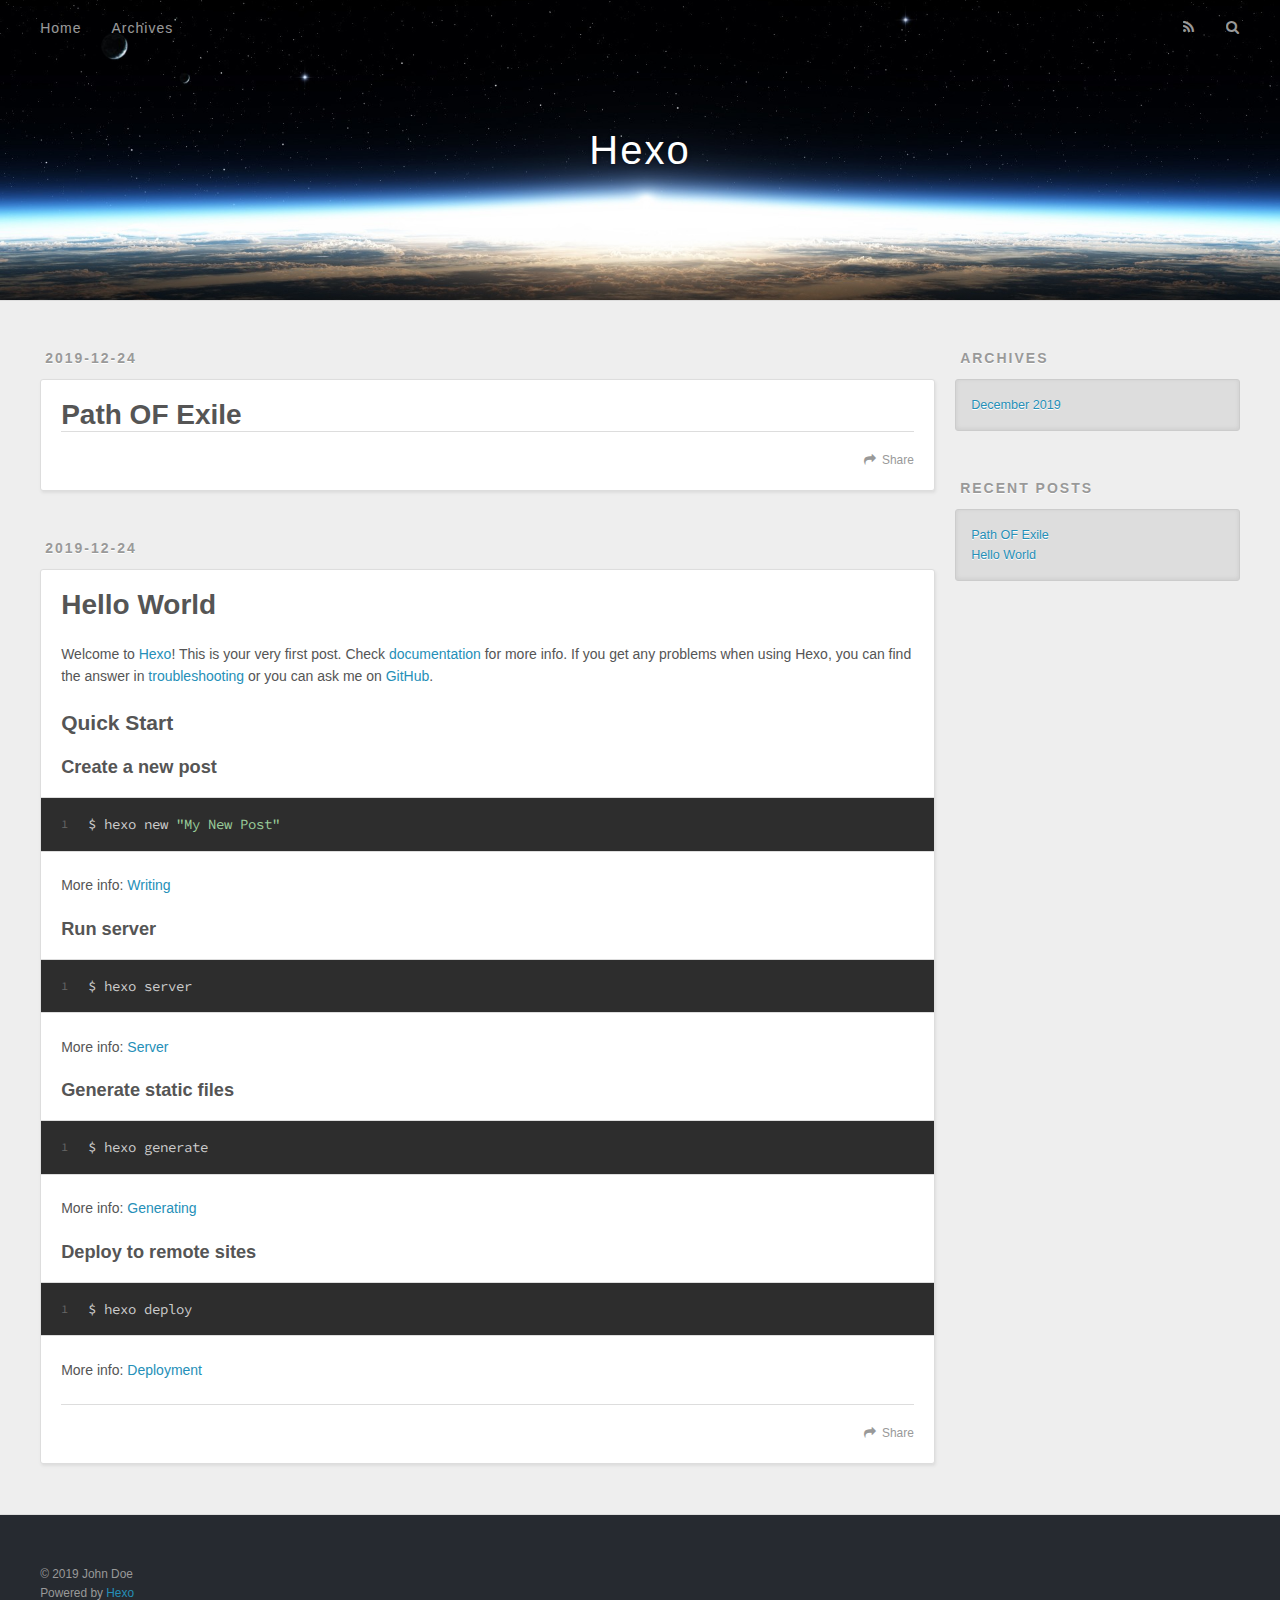
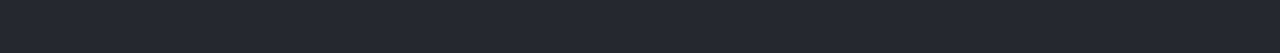
==== index.html @ 82dcbf18 "Site updated: 2019-12-24 17:06:49" ====
<!DOCTYPE html>
<html>
<head>
  <meta charset="utf-8">
  

  
  <title>Hexo</title>
  <meta name="viewport" content="width=device-width, initial-scale=1, maximum-scale=1">
  <meta property="og:type" content="website">
<meta property="og:title" content="Hexo">
<meta property="og:url" content="http://yoursite.com/index.html">
<meta property="og:site_name" content="Hexo">
<meta property="og:locale" content="en_US">
<meta property="article:author" content="John Doe">
<meta name="twitter:card" content="summary">
  
    <link rel="alternate" href="/atom.xml" title="Hexo" type="application/atom+xml">
  
  
    <link rel="icon" href="/favicon.png">
  
  
    <link href="//fonts.googleapis.com/css?family=Source+Code+Pro" rel="stylesheet" type="text/css">
  
  
<link rel="stylesheet" href="/css/style.css">

<meta name="generator" content="Hexo 4.2.0"></head>

<body>
  <div id="container">
    <div id="wrap">
      <header id="header">
  <div id="banner"></div>
  <div id="header-outer" class="outer">
    <div id="header-title" class="inner">
      <h1 id="logo-wrap">
        <a href="/" id="logo">Hexo</a>
      </h1>
      
    </div>
    <div id="header-inner" class="inner">
      <nav id="main-nav">
        <a id="main-nav-toggle" class="nav-icon"></a>
        
          <a class="main-nav-link" href="/">Home</a>
        
          <a class="main-nav-link" href="/archives">Archives</a>
        
      </nav>
      <nav id="sub-nav">
        
          <a id="nav-rss-link" class="nav-icon" href="/atom.xml" title="RSS Feed"></a>
        
        <a id="nav-search-btn" class="nav-icon" title="Search"></a>
      </nav>
      <div id="search-form-wrap">
        <form action="//google.com/search" method="get" accept-charset="UTF-8" class="search-form"><input type="search" name="q" class="search-form-input" placeholder="Search"><button type="submit" class="search-form-submit">&#xF002;</button><input type="hidden" name="sitesearch" value="http://yoursite.com"></form>
      </div>
    </div>
  </div>
</header>
      <div class="outer">
        <section id="main">
  
    <article id="post-Path-OF-Exile" class="article article-type-post" itemscope itemprop="blogPost">
  <div class="article-meta">
    <a href="/2019/12/24/Path-OF-Exile/" class="article-date">
  <time datetime="2019-12-24T11:16:27.000Z" itemprop="datePublished">2019-12-24</time>
</a>
    
  </div>
  <div class="article-inner">
    
    
      <header class="article-header">
        
  
    <h1 itemprop="name">
      <a class="article-title" href="/2019/12/24/Path-OF-Exile/">Path OF Exile</a>
    </h1>
  

      </header>
    
    <div class="article-entry" itemprop="articleBody">
      
        
      
    </div>
    <footer class="article-footer">
      <a data-url="http://yoursite.com/2019/12/24/Path-OF-Exile/" data-id="ck4jtqlld0000rejx6sohcggm" class="article-share-link">Share</a>
      
      
    </footer>
  </div>
  
</article>


  
    <article id="post-hello-world" class="article article-type-post" itemscope itemprop="blogPost">
  <div class="article-meta">
    <a href="/2019/12/24/hello-world/" class="article-date">
  <time datetime="2019-12-24T11:14:41.063Z" itemprop="datePublished">2019-12-24</time>
</a>
    
  </div>
  <div class="article-inner">
    
    
      <header class="article-header">
        
  
    <h1 itemprop="name">
      <a class="article-title" href="/2019/12/24/hello-world/">Hello World</a>
    </h1>
  

      </header>
    
    <div class="article-entry" itemprop="articleBody">
      
        <p>Welcome to <a href="https://hexo.io/" target="_blank" rel="noopener">Hexo</a>! This is your very first post. Check <a href="https://hexo.io/docs/" target="_blank" rel="noopener">documentation</a> for more info. If you get any problems when using Hexo, you can find the answer in <a href="https://hexo.io/docs/troubleshooting.html" target="_blank" rel="noopener">troubleshooting</a> or you can ask me on <a href="https://github.com/hexojs/hexo/issues" target="_blank" rel="noopener">GitHub</a>.</p>
<h2 id="Quick-Start"><a href="#Quick-Start" class="headerlink" title="Quick Start"></a>Quick Start</h2><h3 id="Create-a-new-post"><a href="#Create-a-new-post" class="headerlink" title="Create a new post"></a>Create a new post</h3><figure class="highlight bash"><table><tr><td class="gutter"><pre><span class="line">1</span><br></pre></td><td class="code"><pre><span class="line">$ hexo new <span class="string">"My New Post"</span></span><br></pre></td></tr></table></figure>

<p>More info: <a href="https://hexo.io/docs/writing.html" target="_blank" rel="noopener">Writing</a></p>
<h3 id="Run-server"><a href="#Run-server" class="headerlink" title="Run server"></a>Run server</h3><figure class="highlight bash"><table><tr><td class="gutter"><pre><span class="line">1</span><br></pre></td><td class="code"><pre><span class="line">$ hexo server</span><br></pre></td></tr></table></figure>

<p>More info: <a href="https://hexo.io/docs/server.html" target="_blank" rel="noopener">Server</a></p>
<h3 id="Generate-static-files"><a href="#Generate-static-files" class="headerlink" title="Generate static files"></a>Generate static files</h3><figure class="highlight bash"><table><tr><td class="gutter"><pre><span class="line">1</span><br></pre></td><td class="code"><pre><span class="line">$ hexo generate</span><br></pre></td></tr></table></figure>

<p>More info: <a href="https://hexo.io/docs/generating.html" target="_blank" rel="noopener">Generating</a></p>
<h3 id="Deploy-to-remote-sites"><a href="#Deploy-to-remote-sites" class="headerlink" title="Deploy to remote sites"></a>Deploy to remote sites</h3><figure class="highlight bash"><table><tr><td class="gutter"><pre><span class="line">1</span><br></pre></td><td class="code"><pre><span class="line">$ hexo deploy</span><br></pre></td></tr></table></figure>

<p>More info: <a href="https://hexo.io/docs/one-command-deployment.html" target="_blank" rel="noopener">Deployment</a></p>

      
    </div>
    <footer class="article-footer">
      <a data-url="http://yoursite.com/2019/12/24/hello-world/" data-id="ck4jtqlo30001rejx247vburj" class="article-share-link">Share</a>
      
      
    </footer>
  </div>
  
</article>


  


</section>
        
          <aside id="sidebar">
  
    

  
    

  
    
  
    
  <div class="widget-wrap">
    <h3 class="widget-title">Archives</h3>
    <div class="widget">
      <ul class="archive-list"><li class="archive-list-item"><a class="archive-list-link" href="/archives/2019/12/">December 2019</a></li></ul>
    </div>
  </div>


  
    
  <div class="widget-wrap">
    <h3 class="widget-title">Recent Posts</h3>
    <div class="widget">
      <ul>
        
          <li>
            <a href="/2019/12/24/Path-OF-Exile/">Path OF Exile</a>
          </li>
        
          <li>
            <a href="/2019/12/24/hello-world/">Hello World</a>
          </li>
        
      </ul>
    </div>
  </div>

  
</aside>
        
      </div>
      <footer id="footer">
  
  <div class="outer">
    <div id="footer-info" class="inner">
      &copy; 2019 John Doe<br>
      Powered by <a href="http://hexo.io/" target="_blank">Hexo</a>
    </div>
  </div>
</footer>
    </div>
    <nav id="mobile-nav">
  
    <a href="/" class="mobile-nav-link">Home</a>
  
    <a href="/archives" class="mobile-nav-link">Archives</a>
  
</nav>
    

<script src="//ajax.googleapis.com/ajax/libs/jquery/2.0.3/jquery.min.js"></script>


  
<link rel="stylesheet" href="/fancybox/jquery.fancybox.css">

  
<script src="/fancybox/jquery.fancybox.pack.js"></script>




<script src="/js/script.js"></script>




  </div>
</body>
</html>
---- css/style.css ----
body {
  width: 100%;
}
body:before,
body:after {
  content: "";
  display: table;
}
body:after {
  clear: both;
}
html,
body,
div,
span,
applet,
object,
iframe,
h1,
h2,
h3,
h4,
h5,
h6,
p,
blockquote,
pre,
a,
abbr,
acronym,
address,
big,
cite,
code,
del,
dfn,
em,
img,
ins,
kbd,
q,
s,
samp,
small,
strike,
strong,
sub,
sup,
tt,
var,
dl,
dt,
dd,
ol,
ul,
li,
fieldset,
form,
label,
legend,
table,
caption,
tbody,
tfoot,
thead,
tr,
th,
td {
  margin: 0;
  padding: 0;
  border: 0;
  outline: 0;
  font-weight: inherit;
  font-style: inherit;
  font-family: inherit;
  font-size: 100%;
  vertical-align: baseline;
}
body {
  line-height: 1;
  color: #000;
  background: #fff;
}
ol,
ul {
  list-style: none;
}
table {
  border-collapse: separate;
  border-spacing: 0;
  vertical-align: middle;
}
caption,
th,
td {
  text-align: left;
  font-weight: normal;
  vertical-align: middle;
}
a img {
  border: none;
}
input,
button {
  margin: 0;
  padding: 0;
}
input::-moz-focus-inner,
button::-moz-focus-inner {
  border: 0;
  padding: 0;
}
@font-face {
  font-family: FontAwesome;
  font-style: normal;
  font-weight: normal;
  src: url("fonts/fontawesome-webfont.eot?v=#4.0.3");
  src: url("fonts/fontawesome-webfont.eot?#iefix&v=#4.0.3") format("embedded-opentype"), url("fonts/fontawesome-webfont.woff?v=#4.0.3") format("woff"), url("fonts/fontawesome-webfont.ttf?v=#4.0.3") format("truetype"), url("fonts/fontawesome-webfont.svg#fontawesomeregular?v=#4.0.3") format("svg");
}
html,
body,
#container {
  height: 100%;
}
body {
  background: #eee;
  font: 14px -apple-system, BlinkMacSystemFont, "Segoe UI", "Roboto", "Oxygen", "Ubuntu", "Cantarell", "Fira Sans", "Droid Sans", "Helvetica Neue", sans-serif;
  -webkit-text-size-adjust: 100%;
}
.outer {
  max-width: 1220px;
  margin: 0 auto;
  padding: 0 20px;
}
.outer:before,
.outer:after {
  content: "";
  display: table;
}
.outer:after {
  clear: both;
}
.inner {
  display: inline;
  float: left;
  width: 98.33333333333333%;
  margin: 0 0.833333333333333%;
}
.left,
.alignleft {
  float: left;
}
.right,
.alignright {
  float: right;
}
.clear {
  clear: both;
}
#container {
  position: relative;
}
.mobile-nav-on {
  overflow: hidden;
}
#wrap {
  height: 100%;
  width: 100%;
  position: absolute;
  top: 0;
  left: 0;
  -webkit-transition: 0.2s ease-out;
  -moz-transition: 0.2s ease-out;
  -ms-transition: 0.2s ease-out;
  transition: 0.2s ease-out;
  z-index: 1;
  background: #eee;
}
.mobile-nav-on #wrap {
  left: 280px;
}
@media screen and (min-width: 768px) {
  #main {
    display: inline;
    float: left;
    width: 73.33333333333333%;
    margin: 0 0.833333333333333%;
  }
}
.article-date,
.article-category-link,
.archive-year,
.widget-title {
  text-decoration: none;
  text-transform: uppercase;
  letter-spacing: 2px;
  color: #999;
  margin-bottom: 1em;
  margin-left: 5px;
  line-height: 1em;
  text-shadow: 0 1px #fff;
  font-weight: bold;
}
.article-inner,
.archive-article-inner {
  background: #fff;
  -webkit-box-shadow: 1px 2px 3px #ddd;
  box-shadow: 1px 2px 3px #ddd;
  border: 1px solid #ddd;
  border-radius: 3px;
}
.article-entry h1,
.widget h1 {
  font-size: 2em;
}
.article-entry h2,
.widget h2 {
  font-size: 1.5em;
}
.article-entry h3,
.widget h3 {
  font-size: 1.3em;
}
.article-entry h4,
.widget h4 {
  font-size: 1.2em;
}
.article-entry h5,
.widget h5 {
  font-size: 1em;
}
.article-entry h6,
.widget h6 {
  font-size: 1em;
  color: #999;
}
.article-entry hr,
.widget hr {
  border: 1px dashed #ddd;
}
.article-entry strong,
.widget strong {
  font-weight: bold;
}
.article-entry em,
.widget em,
.article-entry cite,
.widget cite {
  font-style: italic;
}
.article-entry sup,
.widget sup,
.article-entry sub,
.widget sub {
  font-size: 0.75em;
  line-height: 0;
  position: relative;
  vertical-align: baseline;
}
.article-entry sup,
.widget sup {
  top: -0.5em;
}
.article-entry sub,
.widget sub {
  bottom: -0.2em;
}
.article-entry small,
.widget small {
  font-size: 0.85em;
}
.article-entry acronym,
.widget acronym,
.article-entry abbr,
.widget abbr {
  border-bottom: 1px dotted;
}
.article-entry ul,
.widget ul,
.article-entry ol,
.widget ol,
.article-entry dl,
.widget dl {
  margin: 0 20px;
  line-height: 1.6em;
}
.article-entry ul ul,
.widget ul ul,
.article-entry ol ul,
.widget ol ul,
.article-entry ul ol,
.widget ul ol,
.article-entry ol ol,
.widget ol ol {
  margin-top: 0;
  margin-bottom: 0;
}
.article-entry ul,
.widget ul {
  list-style: disc;
}
.article-entry ol,
.widget ol {
  list-style: decimal;
}
.article-entry dt,
.widget dt {
  font-weight: bold;
}
#header {
  height: 300px;
  position: relative;
  border-bottom: 1px solid #ddd;
}
#header:before,
#header:after {
  content: "";
  position: absolute;
  left: 0;
  right: 0;
  height: 40px;
}
#header:before {
  top: 0;
  background: -webkit-linear-gradient(rgba(0,0,0,0.2), transparent);
  background: -moz-linear-gradient(rgba(0,0,0,0.2), transparent);
  background: -ms-linear-gradient(rgba(0,0,0,0.2), transparent);
  background: linear-gradient(rgba(0,0,0,0.2), transparent);
}
#header:after {
  bottom: 0;
  background: -webkit-linear-gradient(transparent, rgba(0,0,0,0.2));
  background: -moz-linear-gradient(transparent, rgba(0,0,0,0.2));
  background: -ms-linear-gradient(transparent, rgba(0,0,0,0.2));
  background: linear-gradient(transparent, rgba(0,0,0,0.2));
}
#header-outer {
  height: 100%;
  position: relative;
}
#header-inner {
  position: relative;
  overflow: hidden;
}
#banner {
  position: absolute;
  top: 0;
  left: 0;
  width: 100%;
  height: 100%;
  background: url("images/banner.jpg") center #000;
  -webkit-background-size: cover;
  -moz-background-size: cover;
  background-size: cover;
  z-index: -1;
}
#header-title {
  text-align: center;
  height: 40px;
  position: absolute;
  top: 50%;
  left: 0;
  margin-top: -20px;
}
#logo,
#subtitle {
  text-decoration: none;
  color: #fff;
  font-weight: 300;
  text-shadow: 0 1px 4px rgba(0,0,0,0.3);
}
#logo {
  font-size: 40px;
  line-height: 40px;
  letter-spacing: 2px;
}
#subtitle {
  font-size: 16px;
  line-height: 16px;
  letter-spacing: 1px;
}
#subtitle-wrap {
  margin-top: 16px;
}
#main-nav {
  float: left;
  margin-left: -15px;
}
.nav-icon,
.main-nav-link {
  float: left;
  color: #fff;
  opacity: 0.6;
  text-decoration: none;
  text-shadow: 0 1px rgba(0,0,0,0.2);
  -webkit-transition: opacity 0.2s;
  -moz-transition: opacity 0.2s;
  -ms-transition: opacity 0.2s;
  transition: opacity 0.2s;
  display: block;
  padding: 20px 15px;
}
.nav-icon:hover,
.main-nav-link:hover {
  opacity: 1;
}
.nav-icon {
  font-family: FontAwesome;
  text-align: center;
  font-size: 14px;
  width: 14px;
  height: 14px;
  padding: 20px 15px;
  position: relative;
  cursor: pointer;
}
.main-nav-link {
  font-weight: 300;
  letter-spacing: 1px;
}
@media screen and (max-width: 479px) {
  .main-nav-link {
    display: none;
  }
}
#main-nav-toggle {
  display: none;
}
#main-nav-toggle:before {
  content: "\f0c9";
}
@media screen and (max-width: 479px) {
  #main-nav-toggle {
    display: block;
  }
}
#sub-nav {
  float: right;
  margin-right: -15px;
}
#nav-rss-link:before {
  content: "\f09e";
}
#nav-search-btn:before {
  content: "\f002";
}
#search-form-wrap {
  position: absolute;
  top: 15px;
  width: 150px;
  height: 30px;
  right: -150px;
  opacity: 0;
  -webkit-transition: 0.2s ease-out;
  -moz-transition: 0.2s ease-out;
  -ms-transition: 0.2s ease-out;
  transition: 0.2s ease-out;
}
#search-form-wrap.on {
  opacity: 1;
  right: 0;
}
@media screen and (max-width: 479px) {
  #search-form-wrap {
    width: 100%;
    right: -100%;
  }
}
.search-form {
  position: absolute;
  top: 0;
  left: 0;
  right: 0;
  background: #fff;
  padding: 5px 15px;
  border-radius: 15px;
  -webkit-box-shadow: 0 0 10px rgba(0,0,0,0.3);
  box-shadow: 0 0 10px rgba(0,0,0,0.3);
}
.search-form-input {
  border: none;
  background: none;
  color: #555;
  width: 100%;
  font: 13px -apple-system, BlinkMacSystemFont, "Segoe UI", "Roboto", "Oxygen", "Ubuntu", "Cantarell", "Fira Sans", "Droid Sans", "Helvetica Neue", sans-serif;
  outline: none;
}
.search-form-input::-webkit-search-results-decoration,
.search-form-input::-webkit-search-cancel-button {
  -webkit-appearance: none;
}
.search-form-submit {
  position: absolute;
  top: 50%;
  right: 10px;
  margin-top: -7px;
  font: 13px FontAwesome;
  border: none;
  background: none;
  color: #bbb;
  cursor: pointer;
}
.search-form-submit:hover,
.search-form-submit:focus {
  color: #777;
}
.article {
  margin: 50px 0;
}
.article-inner {
  overflow: hidden;
}
.article-meta:before,
.article-meta:after {
  content: "";
  display: table;
}
.article-meta:after {
  clear: both;
}
.article-date {
  float: left;
}
.article-category {
  float: left;
  line-height: 1em;
  color: #ccc;
  text-shadow: 0 1px #fff;
  margin-left: 8px;
}
.article-category:before {
  content: "\2022";
}
.article-category-link {
  margin: 0 12px 1em;
}
.article-header {
  padding: 20px 20px 0;
}
.article-title {
  text-decoration: none;
  font-size: 2em;
  font-weight: bold;
  color: #555;
  line-height: 1.1em;
  -webkit-transition: color 0.2s;
  -moz-transition: color 0.2s;
  -ms-transition: color 0.2s;
  transition: color 0.2s;
}
a.article-title:hover {
  color: #258fb8;
}
.article-entry {
  color: #555;
  padding: 0 20px;
}
.article-entry:before,
.article-entry:after {
  content: "";
  display: table;
}
.article-entry:after {
  clear: both;
}
.article-entry p,
.article-entry table {
  line-height: 1.6em;
  margin: 1.6em 0;
}
.article-entry h1,
.article-entry h2,
.article-entry h3,
.article-entry h4,
.article-entry h5,
.article-entry h6 {
  font-weight: bold;
}
.article-entry h1,
.article-entry h2,
.article-entry h3,
.article-entry h4,
.article-entry h5,
.article-entry h6 {
  line-height: 1.1em;
  margin: 1.1em 0;
}
.article-entry a {
  color: #258fb8;
  text-decoration: none;
}
.article-entry a:hover {
  text-decoration: underline;
}
.article-entry ul,
.article-entry ol,
.article-entry dl {
  margin-top: 1.6em;
  margin-bottom: 1.6em;
}
.article-entry img,
.article-entry video {
  max-width: 100%;
  height: auto;
  display: block;
  margin: auto;
}
.article-entry iframe {
  border: none;
}
.article-entry table {
  width: 100%;
  border-collapse: collapse;
  border-spacing: 0;
}
.article-entry th {
  font-weight: bold;
  border-bottom: 3px solid #ddd;
  padding-bottom: 0.5em;
}
.article-entry td {
  border-bottom: 1px solid #ddd;
  padding: 10px 0;
}
.article-entry blockquote {
  font-family: Georgia, "Times New Roman", serif;
  font-size: 1.4em;
  margin: 1.6em 20px;
  text-align: center;
}
.article-entry blockquote footer {
  font-size: 14px;
  margin: 1.6em 0;
  font-family: -apple-system, BlinkMacSystemFont, "Segoe UI", "Roboto", "Oxygen", "Ubuntu", "Cantarell", "Fira Sans", "Droid Sans", "Helvetica Neue", sans-serif;
}
.article-entry blockquote footer cite:before {
  content: "—";
  padding: 0 0.5em;
}
.article-entry .pullquote {
  text-align: left;
  width: 45%;
  margin: 0;
}
.article-entry .pullquote.left {
  margin-left: 0.5em;
  margin-right: 1em;
}
.article-entry .pullquote.right {
  margin-right: 0.5em;
  margin-left: 1em;
}
.article-entry .caption {
  color: #999;
  display: block;
  font-size: 0.9em;
  margin-top: 0.5em;
  position: relative;
  text-align: center;
}
.article-entry .video-container {
  position: relative;
  padding-top: 56.25%;
  height: 0;
  overflow: hidden;
}
.article-entry .video-container iframe,
.article-entry .video-container object,
.article-entry .video-container embed {
  position: absolute;
  top: 0;
  left: 0;
  width: 100%;
  height: 100%;
  margin-top: 0;
}
.article-more-link a {
  display: inline-block;
  line-height: 1em;
  padding: 6px 15px;
  border-radius: 15px;
  background: #eee;
  color: #999;
  text-shadow: 0 1px #fff;
  text-decoration: none;
}
.article-more-link a:hover {
  background: #258fb8;
  color: #fff;
  text-decoration: none;
  text-shadow: 0 1px #1e7293;
}
.article-footer {
  font-size: 0.85em;
  line-height: 1.6em;
  border-top: 1px solid #ddd;
  padding-top: 1.6em;
  margin: 0 20px 20px;
}
.article-footer:before,
.article-footer:after {
  content: "";
  display: table;
}
.article-footer:after {
  clear: both;
}
.article-footer a {
  color: #999;
  text-decoration: none;
}
.article-footer a:hover {
  color: #555;
}
.article-tag-list-item {
  float: left;
  margin-right: 10px;
}
.article-tag-list-link:before {
  content: "#";
}
.article-comment-link {
  float: right;
}
.article-comment-link:before {
  content: "\f075";
  font-family: FontAwesome;
  padding-right: 8px;
}
.article-share-link {
  cursor: pointer;
  float: right;
  margin-left: 20px;
}
.article-share-link:before {
  content: "\f064";
  font-family: FontAwesome;
  padding-right: 6px;
}
#article-nav {
  position: relative;
}
#article-nav:before,
#article-nav:after {
  content: "";
  display: table;
}
#article-nav:after {
  clear: both;
}
@media screen and (min-width: 768px) {
  #article-nav {
    margin: 50px 0;
  }
  #article-nav:before {
    width: 8px;
    height: 8px;
    position: absolute;
    top: 50%;
    left: 50%;
    margin-top: -4px;
    margin-left: -4px;
    content: "";
    border-radius: 50%;
    background: #ddd;
    -webkit-box-shadow: 0 1px 2px #fff;
    box-shadow: 0 1px 2px #fff;
  }
}
.article-nav-link-wrap {
  text-decoration: none;
  text-shadow: 0 1px #fff;
  color: #999;
  -webkit-box-sizing: border-box;
  -moz-box-sizing: border-box;
  box-sizing: border-box;
  margin-top: 50px;
  text-align: center;
  display: block;
}
.article-nav-link-wrap:hover {
  color: #555;
}
@media screen and (min-width: 768px) {
  .article-nav-link-wrap {
    width: 50%;
    margin-top: 0;
  }
}
@media screen and (min-width: 768px) {
  #article-nav-newer {
    float: left;
    text-align: right;
    padding-right: 20px;
  }
}
@media screen and (min-width: 768px) {
  #article-nav-older {
    float: right;
    text-align: left;
    padding-left: 20px;
  }
}
.article-nav-caption {
  text-transform: uppercase;
  letter-spacing: 2px;
  color: #ddd;
  line-height: 1em;
  font-weight: bold;
}
#article-nav-newer .article-nav-caption {
  margin-right: -2px;
}
.article-nav-title {
  font-size: 0.85em;
  line-height: 1.6em;
  margin-top: 0.5em;
}
.article-share-box {
  position: absolute;
  display: none;
  background: #fff;
  -webkit-box-shadow: 1px 2px 10px rgba(0,0,0,0.2);
  box-shadow: 1px 2px 10px rgba(0,0,0,0.2);
  border-radius: 3px;
  margin-left: -145px;
  overflow: hidden;
  z-index: 1;
}
.article-share-box.on {
  display: block;
}
.article-share-input {
  width: 100%;
  background: none;
  -webkit-box-sizing: border-box;
  -moz-box-sizing: border-box;
  box-sizing: border-box;
  font: 14px -apple-system, BlinkMacSystemFont, "Segoe UI", "Roboto", "Oxygen", "Ubuntu", "Cantarell", "Fira Sans", "Droid Sans", "Helvetica Neue", sans-serif;
  padding: 0 15px;
  color: #555;
  outline: none;
  border: 1px solid #ddd;
  border-radius: 3px 3px 0 0;
  height: 36px;
  line-height: 36px;
}
.article-share-links {
  background: #eee;
}
.article-share-links:before,
.article-share-links:after {
  content: "";
  display: table;
}
.article-share-links:after {
  clear: both;
}
.article-share-twitter,
.article-share-facebook,
.article-share-pinterest,
.article-share-google {
  width: 50px;
  height: 36px;
  display: block;
  float: left;
  position: relative;
  color: #999;
  text-shadow: 0 1px #fff;
}
.article-share-twitter:before,
.article-share-facebook:before,
.article-share-pinterest:before,
.article-share-google:before {
  font-size: 20px;
  font-family: FontAwesome;
  width: 20px;
  height: 20px;
  position: absolute;
  top: 50%;
  left: 50%;
  margin-top: -10px;
  margin-left: -10px;
  text-align: center;
}
.article-share-twitter:hover,
.article-share-facebook:hover,
.article-share-pinterest:hover,
.article-share-google:hover {
  color: #fff;
}
.article-share-twitter:before {
  content: "\f099";
}
.article-share-twitter:hover {
  background: #00aced;
  text-shadow: 0 1px #008abe;
}
.article-share-facebook:before {
  content: "\f09a";
}
.article-share-facebook:hover {
  background: #3b5998;
  text-shadow: 0 1px #2f477a;
}
.article-share-pinterest:before {
  content: "\f0d2";
}
.article-share-pinterest:hover {
  background: #cb2027;
  text-shadow: 0 1px #a21a1f;
}
.article-share-google:before {
  content: "\f0d5";
}
.article-share-google:hover {
  background: #dd4b39;
  text-shadow: 0 1px #be3221;
}
.article-gallery {
  background: #000;
  position: relative;
}
.article-gallery-photos {
  position: relative;
  overflow: hidden;
}
.article-gallery-img {
  display: none;
  max-width: 100%;
}
.article-gallery-img:first-child {
  display: block;
}
.article-gallery-img.loaded {
  position: absolute;
  display: block;
}
.article-gallery-img img {
  display: block;
  max-width: 100%;
  margin: 0 auto;
}
#comments {
  background: #fff;
  -webkit-box-shadow: 1px 2px 3px #ddd;
  box-shadow: 1px 2px 3px #ddd;
  padding: 20px;
  border: 1px solid #ddd;
  border-radius: 3px;
  margin: 50px 0;
}
#comments a {
  color: #258fb8;
}
.archives-wrap {
  margin: 50px 0;
}
.archives:before,
.archives:after {
  content: "";
  display: table;
}
.archives:after {
  clear: both;
}
.archive-year-wrap {
  margin-bottom: 1em;
}
.archives {
  -webkit-column-gap: 10px;
  -moz-column-gap: 10px;
  column-gap: 10px;
}
@media screen and (min-width: 480px) and (max-width: 767px) {
  .archives {
    -webkit-column-count: 2;
    -moz-column-count: 2;
    column-count: 2;
  }
}
@media screen and (min-width: 768px) {
  .archives {
    -webkit-column-count: 3;
    -moz-column-count: 3;
    column-count: 3;
  }
}
.archive-article {
  -webkit-column-break-inside: avoid;
  page-break-inside: avoid;
  overflow: hidden;
  break-inside: avoid-column;
}
.archive-article-inner {
  padding: 10px;
  margin-bottom: 15px;
}
.archive-article-title {
  text-decoration: none;
  font-weight: bold;
  color: #555;
  -webkit-transition: color 0.2s;
  -moz-transition: color 0.2s;
  -ms-transition: color 0.2s;
  transition: color 0.2s;
  line-height: 1.6em;
}
.archive-article-title:hover {
  color: #258fb8;
}
.archive-article-footer {
  margin-top: 1em;
}
.archive-article-date {
  color: #999;
  text-decoration: none;
  font-size: 0.85em;
  line-height: 1em;
  margin-bottom: 0.5em;
  display: block;
}
#page-nav {
  margin: 50px auto;
  background: #fff;
  -webkit-box-shadow: 1px 2px 3px #ddd;
  box-shadow: 1px 2px 3px #ddd;
  border: 1px solid #ddd;
  border-radius: 3px;
  text-align: center;
  color: #999;
  overflow: hidden;
}
#page-nav:before,
#page-nav:after {
  content: "";
  display: table;
}
#page-nav:after {
  clear: both;
}
#page-nav a,
#page-nav span {
  padding: 10px 20px;
  line-height: 1;
  height: 2ex;
}
#page-nav a {
  color: #999;
  text-decoration: none;
}
#page-nav a:hover {
  background: #999;
  color: #fff;
}
#page-nav .prev {
  float: left;
}
#page-nav .next {
  float: right;
}
#page-nav .page-number {
  display: inline-block;
}
@media screen and (max-width: 479px) {
  #page-nav .page-number {
    display: none;
  }
}
#page-nav .current {
  color: #555;
  font-weight: bold;
}
#page-nav .space {
  color: #ddd;
}
#footer {
  background: #262a30;
  padding: 50px 0;
  border-top: 1px solid #ddd;
  color: #999;
}
#footer a {
  color: #258fb8;
  text-decoration: none;
}
#footer a:hover {
  text-decoration: underline;
}
#footer-info {
  line-height: 1.6em;
  font-size: 0.85em;
}
.article-entry pre,
.article-entry .highlight {
  background: #2d2d2d;
  margin: 0 -20px;
  padding: 15px 20px;
  border-style: solid;
  border-color: #ddd;
  border-width: 1px 0;
  overflow: auto;
  color: #ccc;
  line-height: 22.400000000000002px;
}
.article-entry .highlight .gutter pre,
.article-entry .gist .gist-file .gist-data .line-numbers {
  color: #666;
  font-size: 0.85em;
}
.article-entry pre,
.article-entry code {
  font-family: "Source Code Pro", Consolas, Monaco, Menlo, Consolas, monospace;
}
.article-entry code {
  background: #eee;
  text-shadow: 0 1px #fff;
  padding: 0 0.3em;
}
.article-entry pre code {
  background: none;
  text-shadow: none;
  padding: 0;
}
.article-entry .highlight pre {
  border: none;
  margin: 0;
  padding: 0;
}
.article-entry .highlight table {
  margin: 0;
  width: auto;
}
.article-entry .highlight td {
  border: none;
  padding: 0;
}
.article-entry .highlight figcaption {
  font-size: 0.85em;
  color: #999;
  line-height: 1em;
  margin-bottom: 1em;
}
.article-entry .highlight figcaption:before,
.article-entry .highlight figcaption:after {
  content: "";
  display: table;
}
.article-entry .highlight figcaption:after {
  clear: both;
}
.article-entry .highlight figcaption a {
  float: right;
}
.article-entry .highlight .gutter pre {
  text-align: right;
  padding-right: 20px;
}
.article-entry .highlight .line {
  height: 22.400000000000002px;
}
.article-entry .highlight .line.marked {
  background: #515151;
}
.article-entry .gist {
  margin: 0 -20px;
  border-style: solid;
  border-color: #ddd;
  border-width: 1px 0;
  background: #2d2d2d;
  padding: 15px 20px 15px 0;
}
.article-entry .gist .gist-file {
  border: none;
  font-family: "Source Code Pro", Consolas, Monaco, Menlo, Consolas, monospace;
  margin: 0;
}
.article-entry .gist .gist-file .gist-data {
  background: none;
  border: none;
}
.article-entry .gist .gist-file .gist-data .line-numbers {
  background: none;
  border: none;
  padding: 0 20px 0 0;
}
.article-entry .gist .gist-file .gist-data .line-data {
  padding: 0 !important;
}
.article-entry .gist .gist-file .highlight {
  margin: 0;
  padding: 0;
  border: none;
}
.article-entry .gist .gist-file .gist-meta {
  background: #2d2d2d;
  color: #999;
  font: 0.85em -apple-system, BlinkMacSystemFont, "Segoe UI", "Roboto", "Oxygen", "Ubuntu", "Cantarell", "Fira Sans", "Droid Sans", "Helvetica Neue", sans-serif;
  text-shadow: 0 0;
  padding: 0;
  margin-top: 1em;
  margin-left: 20px;
}
.article-entry .gist .gist-file .gist-meta a {
  color: #258fb8;
  font-weight: normal;
}
.article-entry .gist .gist-file .gist-meta a:hover {
  text-decoration: underline;
}
pre .comment,
pre .title {
  color: #999;
}
pre .variable,
pre .attribute,
pre .tag,
pre .regexp,
pre .ruby .constant,
pre .xml .tag .title,
pre .xml .pi,
pre .xml .doctype,
pre .html .doctype,
pre .css .id,
pre .css .class,
pre .css .pseudo {
  color: #f2777a;
}
pre .number,
pre .preprocessor,
pre .built_in,
pre .literal,
pre .params,
pre .constant {
  color: #f99157;
}
pre .class,
pre .ruby .class .title,
pre .css .rules .attribute {
  color: #9c9;
}
pre .string,
pre .value,
pre .inheritance,
pre .header,
pre .ruby .symbol,
pre .xml .cdata {
  color: #9c9;
}
pre .css .hexcolor {
  color: #6cc;
}
pre .function,
pre .python .decorator,
pre .python .title,
pre .ruby .function .title,
pre .ruby .title .keyword,
pre .perl .sub,
pre .javascript .title,
pre .coffeescript .title {
  color: #69c;
}
pre .keyword,
pre .javascript .function {
  color: #c9c;
}
@media screen and (max-width: 479px) {
  #mobile-nav {
    position: absolute;
    top: 0;
    left: 0;
    width: 280px;
    height: 100%;
    background: #191919;
    border-right: 1px solid #fff;
  }
}
@media screen and (max-width: 479px) {
  .mobile-nav-link {
    display: block;
    color: #999;
    text-decoration: none;
    padding: 15px 20px;
    font-weight: bold;
  }
  .mobile-nav-link:hover {
    color: #fff;
  }
}
@media screen and (min-width: 768px) {
  #sidebar {
    display: inline;
    float: left;
    width: 23.333333333333332%;
    margin: 0 0.833333333333333%;
  }
}
.widget-wrap {
  margin: 50px 0;
}
.widget {
  color: #777;
  text-shadow: 0 1px #fff;
  background: #ddd;
  -webkit-box-shadow: 0 -1px 4px #ccc inset;
  box-shadow: 0 -1px 4px #ccc inset;
  border: 1px solid #ccc;
  padding: 15px;
  border-radius: 3px;
}
.widget a {
  color: #258fb8;
  text-decoration: none;
}
.widget a:hover {
  text-decoration: underline;
}
.widget ul ul,
.widget ol ul,
.widget dl ul,
.widget ul ol,
.widget ol ol,
.widget dl ol,
.widget ul dl,
.widget ol dl,
.widget dl dl {
  margin-left: 15px;
  list-style: disc;
}
.widget {
  line-height: 1.6em;
  word-wrap: break-word;
  font-size: 0.9em;
}
.widget ul,
.widget ol {
  list-style: none;
  margin: 0;
}
.widget ul ul,
.widget ol ul,
.widget ul ol,
.widget ol ol {
  margin: 0 20px;
}
.widget ul ul,
.widget ol ul {
  list-style: disc;
}
.widget ul ol,
.widget ol ol {
  list-style: decimal;
}
.category-list-count,
.tag-list-count,
.archive-list-count {
  padding-left: 5px;
  color: #999;
  font-size: 0.85em;
}
.category-list-count:before,
.tag-list-count:before,
.archive-list-count:before {
  content: "(";
}
.category-list-count:after,
.tag-list-count:after,
.archive-list-count:after {
  content: ")";
}
.tagcloud a {
  margin-right: 5px;
  display: inline-block;
}
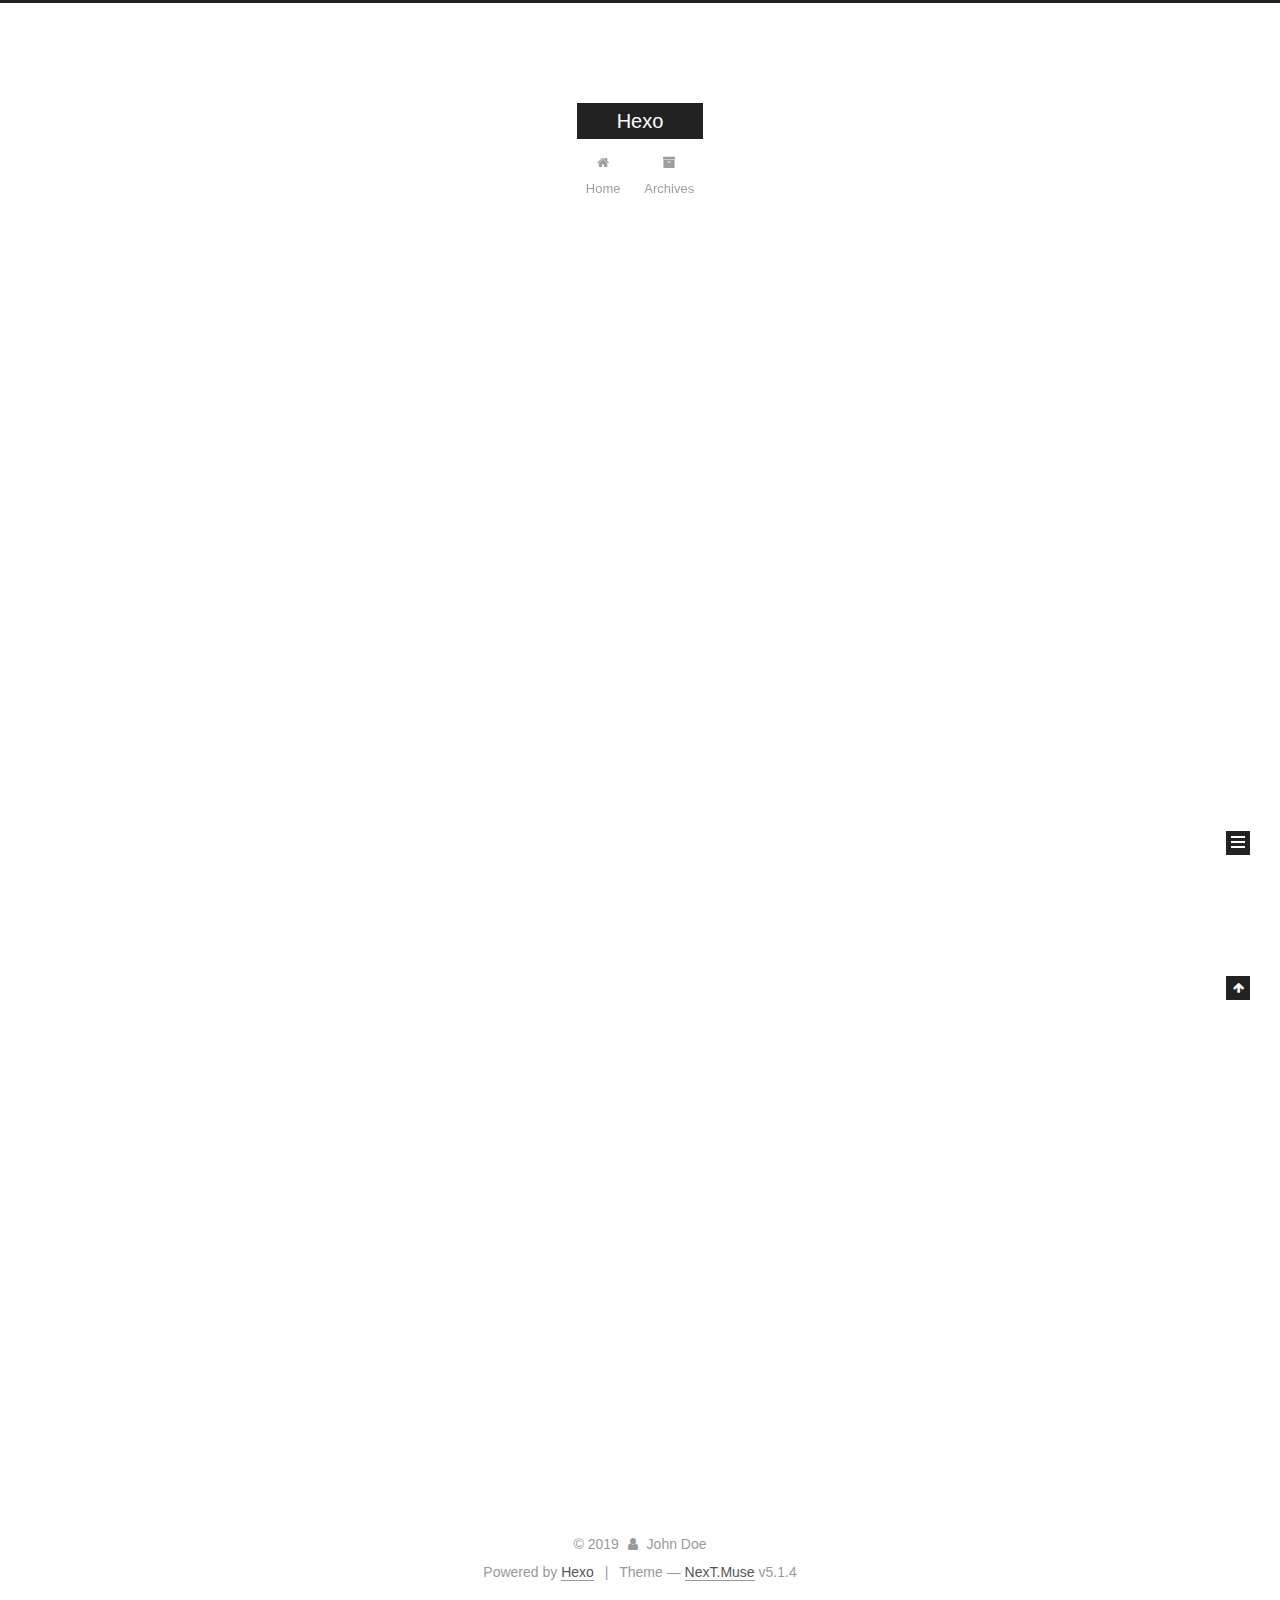
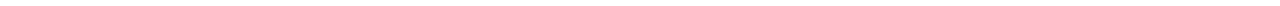
==== commit 6e740dd1: "Site updated: 2019-12-24 17:44:12" ====
--- a/index.html
+++ b/index.html
@@ -1,236 +1,739 @@
 <!DOCTYPE html>
-<html>
+
+
+
+  
+
+
+<html class="theme-next muse use-motion" lang="en">
 <head>
-  <meta charset="utf-8">
-  
-
-  
-  <title>Hexo</title>
-  <meta name="viewport" content="width=device-width, initial-scale=1, maximum-scale=1">
-  <meta property="og:type" content="website">
+  <meta charset="UTF-8"/>
+<meta http-equiv="X-UA-Compatible" content="IE=edge" />
+<meta name="viewport" content="width=device-width, initial-scale=1, maximum-scale=1"/>
+<meta name="theme-color" content="#222">
+
+
+
+
+
+
+
+
+
+<meta http-equiv="Cache-Control" content="no-transform" />
+<meta http-equiv="Cache-Control" content="no-siteapp" />
+
+
+
+
+
+
+
+
+
+
+
+
+
+
+
+
+  
+  
+  <link href="/lib/fancybox/source/jquery.fancybox.css?v=2.1.5" rel="stylesheet" type="text/css" />
+
+
+
+
+
+
+
+<link href="/lib/font-awesome/css/font-awesome.min.css?v=4.6.2" rel="stylesheet" type="text/css" />
+
+<link href="/css/main.css?v=5.1.4" rel="stylesheet" type="text/css" />
+
+
+  <link rel="apple-touch-icon" sizes="180x180" href="/images/apple-touch-icon-next.png?v=5.1.4">
+
+
+  <link rel="icon" type="image/png" sizes="32x32" href="/images/favicon-32x32-next.png?v=5.1.4">
+
+
+  <link rel="icon" type="image/png" sizes="16x16" href="/images/favicon-16x16-next.png?v=5.1.4">
+
+
+  <link rel="mask-icon" href="/images/logo.svg?v=5.1.4" color="#222">
+
+
+
+
+
+  <meta name="keywords" content="Hexo, NexT" />
+
+
+
+
+
+
+
+
+
+
+<meta property="og:type" content="website">
 <meta property="og:title" content="Hexo">
 <meta property="og:url" content="http://yoursite.com/index.html">
 <meta property="og:site_name" content="Hexo">
 <meta property="og:locale" content="en_US">
 <meta property="article:author" content="John Doe">
 <meta name="twitter:card" content="summary">
-  
-    <link rel="alternate" href="/atom.xml" title="Hexo" type="application/atom+xml">
-  
-  
-    <link rel="icon" href="/favicon.png">
-  
-  
-    <link href="//fonts.googleapis.com/css?family=Source+Code+Pro" rel="stylesheet" type="text/css">
-  
-  
-<link rel="stylesheet" href="/css/style.css">
+
+
+
+<script type="text/javascript" id="hexo.configurations">
+  var NexT = window.NexT || {};
+  var CONFIG = {
+    root: '/',
+    scheme: 'Muse',
+    version: '5.1.4',
+    sidebar: {"position":"left","display":"post","offset":12,"b2t":false,"scrollpercent":false,"onmobile":false},
+    fancybox: true,
+    tabs: true,
+    motion: {"enable":true,"async":false,"transition":{"post_block":"fadeIn","post_header":"slideDownIn","post_body":"slideDownIn","coll_header":"slideLeftIn","sidebar":"slideUpIn"}},
+    duoshuo: {
+      userId: '0',
+      author: 'Author'
+    },
+    algolia: {
+      applicationID: '',
+      apiKey: '',
+      indexName: '',
+      hits: {"per_page":10},
+      labels: {"input_placeholder":"Search for Posts","hits_empty":"We didn't find any results for the search: ${query}","hits_stats":"${hits} results found in ${time} ms"}
+    }
+  };
+</script>
+
+
+
+  <link rel="canonical" href="http://yoursite.com/"/>
+
+
+
+
+
+  <title>Hexo</title>
+  
+
+
+
+
+
+
+
 
 <meta name="generator" content="Hexo 4.2.0"></head>
 
-<body>
-  <div id="container">
-    <div id="wrap">
-      <header id="header">
-  <div id="banner"></div>
-  <div id="header-outer" class="outer">
-    <div id="header-title" class="inner">
-      <h1 id="logo-wrap">
-        <a href="/" id="logo">Hexo</a>
-      </h1>
-      
+<body itemscope itemtype="http://schema.org/WebPage" lang="en">
+
+  
+  
+    
+  
+
+  <div class="container sidebar-position-left 
+  page-home">
+    <div class="headband"></div>
+
+    <header id="header" class="header" itemscope itemtype="http://schema.org/WPHeader">
+      <div class="header-inner"><div class="site-brand-wrapper">
+  <div class="site-meta ">
+    
+
+    <div class="custom-logo-site-title">
+      <a href="/"  class="brand" rel="start">
+        <span class="logo-line-before"><i></i></span>
+        <span class="site-title">Hexo</span>
+        <span class="logo-line-after"><i></i></span>
+      </a>
     </div>
-    <div id="header-inner" class="inner">
-      <nav id="main-nav">
-        <a id="main-nav-toggle" class="nav-icon"></a>
-        
-          <a class="main-nav-link" href="/">Home</a>
-        
-          <a class="main-nav-link" href="/archives">Archives</a>
-        
-      </nav>
-      <nav id="sub-nav">
-        
-          <a id="nav-rss-link" class="nav-icon" href="/atom.xml" title="RSS Feed"></a>
-        
-        <a id="nav-search-btn" class="nav-icon" title="Search"></a>
-      </nav>
-      <div id="search-form-wrap">
-        <form action="//google.com/search" method="get" accept-charset="UTF-8" class="search-form"><input type="search" name="q" class="search-form-input" placeholder="Search"><button type="submit" class="search-form-submit">&#xF002;</button><input type="hidden" name="sitesearch" value="http://yoursite.com"></form>
-      </div>
+      
+        <p class="site-subtitle"></p>
+      
+  </div>
+
+  <div class="site-nav-toggle">
+    <button>
+      <span class="btn-bar"></span>
+      <span class="btn-bar"></span>
+      <span class="btn-bar"></span>
+    </button>
+  </div>
+</div>
+
+<nav class="site-nav">
+  
+
+  
+    <ul id="menu" class="menu">
+      
+        
+        <li class="menu-item menu-item-home">
+          <a href="/%20" rel="section">
+            
+              <i class="menu-item-icon fa fa-fw fa-home"></i> <br />
+            
+            Home
+          </a>
+        </li>
+      
+        
+        <li class="menu-item menu-item-archives">
+          <a href="/archives/%20" rel="section">
+            
+              <i class="menu-item-icon fa fa-fw fa-archive"></i> <br />
+            
+            Archives
+          </a>
+        </li>
+      
+
+      
+    </ul>
+  
+
+  
+</nav>
+
+
+
+ </div>
+    </header>
+
+    <main id="main" class="main">
+      <div class="main-inner">
+        <div class="content-wrap">
+          <div id="content" class="content">
+            
+  <section id="posts" class="posts-expand">
+    
+      
+
+  
+
+  
+  
+  
+
+  <article class="post post-type-normal" itemscope itemtype="http://schema.org/Article">
+  
+  
+  
+  <div class="post-block">
+    <link itemprop="mainEntityOfPage" href="http://yoursite.com/2019/12/24/Path-OF-Exile/">
+
+    <span hidden itemprop="author" itemscope itemtype="http://schema.org/Person">
+      <meta itemprop="name" content="John Doe">
+      <meta itemprop="description" content="">
+      <meta itemprop="image" content="/images/avatar.gif">
+    </span>
+
+    <span hidden itemprop="publisher" itemscope itemtype="http://schema.org/Organization">
+      <meta itemprop="name" content="Hexo">
+    </span>
+
+    
+      <header class="post-header">
+
+        
+        
+          <h1 class="post-title" itemprop="name headline">
+                
+                <a class="post-title-link" href="/2019/12/24/Path-OF-Exile/" itemprop="url">Path OF Exile</a></h1>
+        
+
+        <div class="post-meta">
+          <span class="post-time">
+            
+              <span class="post-meta-item-icon">
+                <i class="fa fa-calendar-o"></i>
+              </span>
+              
+                <span class="post-meta-item-text">Posted on</span>
+              
+              <time title="Post created" itemprop="dateCreated datePublished" datetime="2019-12-24T03:16:27-08:00">
+                2019-12-24
+              </time>
+            
+
+            
+
+            
+          </span>
+
+          
+
+          
+            
+          
+
+          
+          
+
+          
+
+          
+
+          
+
+        </div>
+      </header>
+    
+
+    
+    
+    
+    <div class="post-body" itemprop="articleBody">
+
+      
+      
+
+      
+        
+          
+            
+          
+        
+      
+    </div>
+    
+    
+    
+
+    
+
+    
+
+    
+
+    <footer class="post-footer">
+      
+
+      
+
+      
+
+      
+      
+        <div class="post-eof"></div>
+      
+    </footer>
+  </div>
+  
+  
+  
+  </article>
+
+
+    
+      
+
+  
+
+  
+  
+  
+
+  <article class="post post-type-normal" itemscope itemtype="http://schema.org/Article">
+  
+  
+  
+  <div class="post-block">
+    <link itemprop="mainEntityOfPage" href="http://yoursite.com/2019/12/24/hello-world/">
+
+    <span hidden itemprop="author" itemscope itemtype="http://schema.org/Person">
+      <meta itemprop="name" content="John Doe">
+      <meta itemprop="description" content="">
+      <meta itemprop="image" content="/images/avatar.gif">
+    </span>
+
+    <span hidden itemprop="publisher" itemscope itemtype="http://schema.org/Organization">
+      <meta itemprop="name" content="Hexo">
+    </span>
+
+    
+      <header class="post-header">
+
+        
+        
+          <h1 class="post-title" itemprop="name headline">
+                
+                <a class="post-title-link" href="/2019/12/24/hello-world/" itemprop="url">Hello World</a></h1>
+        
+
+        <div class="post-meta">
+          <span class="post-time">
+            
+              <span class="post-meta-item-icon">
+                <i class="fa fa-calendar-o"></i>
+              </span>
+              
+                <span class="post-meta-item-text">Posted on</span>
+              
+              <time title="Post created" itemprop="dateCreated datePublished" datetime="2019-12-24T03:14:41-08:00">
+                2019-12-24
+              </time>
+            
+
+            
+
+            
+          </span>
+
+          
+
+          
+            
+          
+
+          
+          
+
+          
+
+          
+
+          
+
+        </div>
+      </header>
+    
+
+    
+    
+    
+    <div class="post-body" itemprop="articleBody">
+
+      
+      
+
+      
+        
+          
+            <p>Welcome to <a href="https://hexo.io/" target="_blank" rel="noopener">Hexo</a>! This is your very first post. Check <a href="https://hexo.io/docs/" target="_blank" rel="noopener">documentation</a> for more info. If you get any problems when using Hexo, you can find the answer in <a href="https://hexo.io/docs/troubleshooting.html" target="_blank" rel="noopener">troubleshooting</a> or you can ask me on <a href="https://github.com/hexojs/hexo/issues" target="_blank" rel="noopener">GitHub</a>.</p>
+<h2 id="Quick-Start"><a href="#Quick-Start" class="headerlink" title="Quick Start"></a>Quick Start</h2><h3 id="Create-a-new-post"><a href="#Create-a-new-post" class="headerlink" title="Create a new post"></a>Create a new post</h3><figure class="highlight bash"><table><tr><td class="gutter"><pre><span class="line">1</span><br></pre></td><td class="code"><pre><span class="line">$ hexo new <span class="string">"My New Post"</span></span><br></pre></td></tr></table></figure>
+
+<p>More info: <a href="https://hexo.io/docs/writing.html" target="_blank" rel="noopener">Writing</a></p>
+<h3 id="Run-server"><a href="#Run-server" class="headerlink" title="Run server"></a>Run server</h3><figure class="highlight bash"><table><tr><td class="gutter"><pre><span class="line">1</span><br></pre></td><td class="code"><pre><span class="line">$ hexo server</span><br></pre></td></tr></table></figure>
+
+<p>More info: <a href="https://hexo.io/docs/server.html" target="_blank" rel="noopener">Server</a></p>
+<h3 id="Generate-static-files"><a href="#Generate-static-files" class="headerlink" title="Generate static files"></a>Generate static files</h3><figure class="highlight bash"><table><tr><td class="gutter"><pre><span class="line">1</span><br></pre></td><td class="code"><pre><span class="line">$ hexo generate</span><br></pre></td></tr></table></figure>
+
+<p>More info: <a href="https://hexo.io/docs/generating.html" target="_blank" rel="noopener">Generating</a></p>
+<h3 id="Deploy-to-remote-sites"><a href="#Deploy-to-remote-sites" class="headerlink" title="Deploy to remote sites"></a>Deploy to remote sites</h3><figure class="highlight bash"><table><tr><td class="gutter"><pre><span class="line">1</span><br></pre></td><td class="code"><pre><span class="line">$ hexo deploy</span><br></pre></td></tr></table></figure>
+
+<p>More info: <a href="https://hexo.io/docs/one-command-deployment.html" target="_blank" rel="noopener">Deployment</a></p>
+
+          
+        
+      
+    </div>
+    
+    
+    
+
+    
+
+    
+
+    
+
+    <footer class="post-footer">
+      
+
+      
+
+      
+
+      
+      
+        <div class="post-eof"></div>
+      
+    </footer>
+  </div>
+  
+  
+  
+  </article>
+
+
+    
+  </section>
+
+  
+
+
+          </div>
+          
+
+
+          
+
+        </div>
+        
+          
+  
+  <div class="sidebar-toggle">
+    <div class="sidebar-toggle-line-wrap">
+      <span class="sidebar-toggle-line sidebar-toggle-line-first"></span>
+      <span class="sidebar-toggle-line sidebar-toggle-line-middle"></span>
+      <span class="sidebar-toggle-line sidebar-toggle-line-last"></span>
     </div>
   </div>
-</header>
-      <div class="outer">
-        <section id="main">
-  
-    <article id="post-Path-OF-Exile" class="article article-type-post" itemscope itemprop="blogPost">
-  <div class="article-meta">
-    <a href="/2019/12/24/Path-OF-Exile/" class="article-date">
-  <time datetime="2019-12-24T11:16:27.000Z" itemprop="datePublished">2019-12-24</time>
-</a>
-    
+
+  <aside id="sidebar" class="sidebar">
+    
+    <div class="sidebar-inner">
+
+      
+
+      
+
+      <section class="site-overview-wrap sidebar-panel sidebar-panel-active">
+        <div class="site-overview">
+          <div class="site-author motion-element" itemprop="author" itemscope itemtype="http://schema.org/Person">
+            
+              <p class="site-author-name" itemprop="name">John Doe</p>
+              <p class="site-description motion-element" itemprop="description"></p>
+          </div>
+
+          <nav class="site-state motion-element">
+
+            
+              <div class="site-state-item site-state-posts">
+              
+                <a href="/archives/%20%7C%7C%20archive">
+              
+                  <span class="site-state-item-count">2</span>
+                  <span class="site-state-item-name">posts</span>
+                </a>
+              </div>
+            
+
+            
+
+            
+
+          </nav>
+
+          
+
+          
+
+          
+          
+
+          
+          
+
+          
+
+        </div>
+      </section>
+
+      
+
+      
+
+    </div>
+  </aside>
+
+
+        
+      </div>
+    </main>
+
+    <footer id="footer" class="footer">
+      <div class="footer-inner">
+        <div class="copyright">&copy; <span itemprop="copyrightYear">2019</span>
+  <span class="with-love">
+    <i class="fa fa-user"></i>
+  </span>
+  <span class="author" itemprop="copyrightHolder">John Doe</span>
+
+  
+</div>
+
+
+  <div class="powered-by">Powered by <a class="theme-link" target="_blank" href="https://hexo.io">Hexo</a></div>
+
+
+
+  <span class="post-meta-divider">|</span>
+
+
+
+  <div class="theme-info">Theme &mdash; <a class="theme-link" target="_blank" href="https://github.com/iissnan/hexo-theme-next">NexT.Muse</a> v5.1.4</div>
+
+
+
+
+        
+
+
+
+
+
+
+
+        
+      </div>
+    </footer>
+
+    
+      <div class="back-to-top">
+        <i class="fa fa-arrow-up"></i>
+        
+      </div>
+    
+
+    
+
   </div>
-  <div class="article-inner">
-    
-    
-      <header class="article-header">
-        
-  
-    <h1 itemprop="name">
-      <a class="article-title" href="/2019/12/24/Path-OF-Exile/">Path OF Exile</a>
-    </h1>
-  
-
-      </header>
-    
-    <div class="article-entry" itemprop="articleBody">
-      
-        
-      
-    </div>
-    <footer class="article-footer">
-      <a data-url="http://yoursite.com/2019/12/24/Path-OF-Exile/" data-id="ck4jtqlld0000rejx6sohcggm" class="article-share-link">Share</a>
-      
-      
-    </footer>
-  </div>
-  
-</article>
-
-
-  
-    <article id="post-hello-world" class="article article-type-post" itemscope itemprop="blogPost">
-  <div class="article-meta">
-    <a href="/2019/12/24/hello-world/" class="article-date">
-  <time datetime="2019-12-24T11:14:41.063Z" itemprop="datePublished">2019-12-24</time>
-</a>
-    
-  </div>
-  <div class="article-inner">
-    
-    
-      <header class="article-header">
-        
-  
-    <h1 itemprop="name">
-      <a class="article-title" href="/2019/12/24/hello-world/">Hello World</a>
-    </h1>
-  
-
-      </header>
-    
-    <div class="article-entry" itemprop="articleBody">
-      
-        <p>Welcome to <a href="https://hexo.io/" target="_blank" rel="noopener">Hexo</a>! This is your very first post. Check <a href="https://hexo.io/docs/" target="_blank" rel="noopener">documentation</a> for more info. If you get any problems when using Hexo, you can find the answer in <a href="https://hexo.io/docs/troubleshooting.html" target="_blank" rel="noopener">troubleshooting</a> or you can ask me on <a href="https://github.com/hexojs/hexo/issues" target="_blank" rel="noopener">GitHub</a>.</p>
-<h2 id="Quick-Start"><a href="#Quick-Start" class="headerlink" title="Quick Start"></a>Quick Start</h2><h3 id="Create-a-new-post"><a href="#Create-a-new-post" class="headerlink" title="Create a new post"></a>Create a new post</h3><figure class="highlight bash"><table><tr><td class="gutter"><pre><span class="line">1</span><br></pre></td><td class="code"><pre><span class="line">$ hexo new <span class="string">"My New Post"</span></span><br></pre></td></tr></table></figure>
-
-<p>More info: <a href="https://hexo.io/docs/writing.html" target="_blank" rel="noopener">Writing</a></p>
-<h3 id="Run-server"><a href="#Run-server" class="headerlink" title="Run server"></a>Run server</h3><figure class="highlight bash"><table><tr><td class="gutter"><pre><span class="line">1</span><br></pre></td><td class="code"><pre><span class="line">$ hexo server</span><br></pre></td></tr></table></figure>
-
-<p>More info: <a href="https://hexo.io/docs/server.html" target="_blank" rel="noopener">Server</a></p>
-<h3 id="Generate-static-files"><a href="#Generate-static-files" class="headerlink" title="Generate static files"></a>Generate static files</h3><figure class="highlight bash"><table><tr><td class="gutter"><pre><span class="line">1</span><br></pre></td><td class="code"><pre><span class="line">$ hexo generate</span><br></pre></td></tr></table></figure>
-
-<p>More info: <a href="https://hexo.io/docs/generating.html" target="_blank" rel="noopener">Generating</a></p>
-<h3 id="Deploy-to-remote-sites"><a href="#Deploy-to-remote-sites" class="headerlink" title="Deploy to remote sites"></a>Deploy to remote sites</h3><figure class="highlight bash"><table><tr><td class="gutter"><pre><span class="line">1</span><br></pre></td><td class="code"><pre><span class="line">$ hexo deploy</span><br></pre></td></tr></table></figure>
-
-<p>More info: <a href="https://hexo.io/docs/one-command-deployment.html" target="_blank" rel="noopener">Deployment</a></p>
-
-      
-    </div>
-    <footer class="article-footer">
-      <a data-url="http://yoursite.com/2019/12/24/hello-world/" data-id="ck4jtqlo30001rejx247vburj" class="article-share-link">Share</a>
-      
-      
-    </footer>
-  </div>
-  
-</article>
-
-
-  
-
-
-</section>
-        
-          <aside id="sidebar">
-  
-    
-
-  
-    
-
-  
-    
-  
-    
-  <div class="widget-wrap">
-    <h3 class="widget-title">Archives</h3>
-    <div class="widget">
-      <ul class="archive-list"><li class="archive-list-item"><a class="archive-list-link" href="/archives/2019/12/">December 2019</a></li></ul>
-    </div>
-  </div>
-
-
-  
-    
-  <div class="widget-wrap">
-    <h3 class="widget-title">Recent Posts</h3>
-    <div class="widget">
-      <ul>
-        
-          <li>
-            <a href="/2019/12/24/Path-OF-Exile/">Path OF Exile</a>
-          </li>
-        
-          <li>
-            <a href="/2019/12/24/hello-world/">Hello World</a>
-          </li>
-        
-      </ul>
-    </div>
-  </div>
-
-  
-</aside>
-        
-      </div>
-      <footer id="footer">
-  
-  <div class="outer">
-    <div id="footer-info" class="inner">
-      &copy; 2019 John Doe<br>
-      Powered by <a href="http://hexo.io/" target="_blank">Hexo</a>
-    </div>
-  </div>
-</footer>
-    </div>
-    <nav id="mobile-nav">
-  
-    <a href="/" class="mobile-nav-link">Home</a>
-  
-    <a href="/archives" class="mobile-nav-link">Archives</a>
-  
-</nav>
-    
-
-<script src="//ajax.googleapis.com/ajax/libs/jquery/2.0.3/jquery.min.js"></script>
-
-
-  
-<link rel="stylesheet" href="/fancybox/jquery.fancybox.css">
-
-  
-<script src="/fancybox/jquery.fancybox.pack.js"></script>
-
-
-
-
-<script src="/js/script.js"></script>
-
-
-
-
-  </div>
+
+  
+
+<script type="text/javascript">
+  if (Object.prototype.toString.call(window.Promise) !== '[object Function]') {
+    window.Promise = null;
+  }
+</script>
+
+
+
+
+
+
+
+
+
+  
+
+
+
+
+
+
+
+
+
+
+
+
+  
+  
+    <script type="text/javascript" src="/lib/jquery/index.js?v=2.1.3"></script>
+  
+
+  
+  
+    <script type="text/javascript" src="/lib/fastclick/lib/fastclick.min.js?v=1.0.6"></script>
+  
+
+  
+  
+    <script type="text/javascript" src="/lib/jquery_lazyload/jquery.lazyload.js?v=1.9.7"></script>
+  
+
+  
+  
+    <script type="text/javascript" src="/lib/velocity/velocity.min.js?v=1.2.1"></script>
+  
+
+  
+  
+    <script type="text/javascript" src="/lib/velocity/velocity.ui.min.js?v=1.2.1"></script>
+  
+
+  
+  
+    <script type="text/javascript" src="/lib/fancybox/source/jquery.fancybox.pack.js?v=2.1.5"></script>
+  
+
+
+  
+
+
+  <script type="text/javascript" src="/js/src/utils.js?v=5.1.4"></script>
+
+  <script type="text/javascript" src="/js/src/motion.js?v=5.1.4"></script>
+
+
+
+  
+  
+
+  
+
+  
+
+
+  <script type="text/javascript" src="/js/src/bootstrap.js?v=5.1.4"></script>
+
+
+
+  
+
+
+  
+
+
+
+
+	
+
+
+
+
+
+  
+
+
+
+
+
+  
+
+
+
+
+
+
+
+
+
+
+
+
+  
+
+
+
+
+
+  
+
+  
+
+  
+
+  
+  
+
+  
+
+  
+
+  
+
 </body>
-</html>+</html>
--- a/css/main.css
+++ b/css/main.css
@@ -0,0 +1,2662 @@
+/* normalize.css v3.0.2 | MIT License | git.io/normalize */
+html {
+  font-family: sans-serif; /* 1 */
+  -ms-text-size-adjust: 100%; /* 2 */
+  -webkit-text-size-adjust: 100%; /* 2 */
+}
+body {
+  margin: 0;
+}
+article,
+aside,
+details,
+figcaption,
+figure,
+footer,
+header,
+hgroup,
+main,
+menu,
+nav,
+section,
+summary {
+  display: block;
+}
+audio,
+canvas,
+progress,
+video {
+  display: inline-block; /* 1 */
+  vertical-align: baseline; /* 2 */
+}
+audio:not([controls]) {
+  display: none;
+  height: 0;
+}
+[hidden],
+template {
+  display: none;
+}
+a {
+  background-color: transparent;
+}
+a:active,
+a:hover {
+  outline: 0;
+}
+abbr[title] {
+  border-bottom: 1px dotted;
+}
+b,
+strong {
+  font-weight: bold;
+}
+dfn {
+  font-style: italic;
+}
+h1 {
+  font-size: 2em;
+  margin: 0.67em 0;
+}
+mark {
+  background: #ff0;
+  color: #000;
+}
+small {
+  font-size: 80%;
+}
+sub,
+sup {
+  font-size: 75%;
+  line-height: 0;
+  position: relative;
+  vertical-align: baseline;
+}
+sup {
+  top: -0.5em;
+}
+sub {
+  bottom: -0.25em;
+}
+img {
+  border: 0;
+}
+svg:not(:root) {
+  overflow: hidden;
+}
+figure {
+  margin: 1em 40px;
+}
+hr {
+  -moz-box-sizing: content-box;
+  box-sizing: content-box;
+  height: 0;
+}
+pre {
+  overflow: auto;
+}
+code,
+kbd,
+pre,
+samp {
+  font-family: monospace, monospace;
+  font-size: 1em;
+}
+button,
+input,
+optgroup,
+select,
+textarea {
+  color: inherit; /* 1 */
+  font: inherit; /* 2 */
+  margin: 0; /* 3 */
+}
+button {
+  overflow: visible;
+}
+button,
+select {
+  text-transform: none;
+}
+button,
+html input[type="button"],
+input[type="reset"],
+input[type="submit"] {
+  -webkit-appearance: button; /* 2 */
+  cursor: pointer; /* 3 */
+}
+button[disabled],
+html input[disabled] {
+  cursor: default;
+}
+button::-moz-focus-inner,
+input::-moz-focus-inner {
+  border: 0;
+  padding: 0;
+}
+input {
+  line-height: normal;
+}
+input[type="checkbox"],
+input[type="radio"] {
+  box-sizing: border-box; /* 1 */
+  padding: 0; /* 2 */
+}
+input[type="number"]::-webkit-inner-spin-button,
+input[type="number"]::-webkit-outer-spin-button {
+  height: auto;
+}
+input[type="search"] {
+  -webkit-appearance: textfield; /* 1 */
+  -moz-box-sizing: content-box;
+  -webkit-box-sizing: content-box; /* 2 */
+  box-sizing: content-box;
+}
+input[type="search"]::-webkit-search-cancel-button,
+input[type="search"]::-webkit-search-decoration {
+  -webkit-appearance: none;
+}
+fieldset {
+  border: 1px solid #c0c0c0;
+  margin: 0 2px;
+  padding: 0.35em 0.625em 0.75em;
+}
+legend {
+  border: 0; /* 1 */
+  padding: 0; /* 2 */
+}
+textarea {
+  overflow: auto;
+}
+optgroup {
+  font-weight: bold;
+}
+table {
+  border-collapse: collapse;
+  border-spacing: 0;
+}
+td,
+th {
+  padding: 0;
+}
+::selection {
+  background: #262a30;
+  color: #fff;
+}
+body {
+  position: relative;
+  font-family: 'Lato', "PingFang SC", "Microsoft YaHei", sans-serif;
+  font-size: 14px;
+  line-height: 2;
+  color: #555;
+  background: #fff;
+}
+@media (max-width: 767px) {
+  body {
+    padding-right: 0 !important;
+  }
+}
+@media (min-width: 768px) and (max-width: 991px) {
+  body {
+    padding-right: 0 !important;
+  }
+}
+@media (min-width: 1600px) {
+  body {
+    font-size: 16px;
+  }
+}
+h1,
+h2,
+h3,
+h4,
+h5,
+h6 {
+  margin: 0;
+  padding: 0;
+  font-weight: bold;
+  line-height: 1.5;
+  font-family: 'Lato', "PingFang SC", "Microsoft YaHei", sans-serif;
+}
+h2,
+h3,
+h4,
+h5,
+h6 {
+  margin: 20px 0 15px;
+}
+h1 {
+  font-size: 22px;
+}
+@media (max-width: 767px) {
+  h1 {
+    font-size: 18px;
+  }
+}
+h2 {
+  font-size: 20px;
+}
+@media (max-width: 767px) {
+  h2 {
+    font-size: 16px;
+  }
+}
+h3 {
+  font-size: 18px;
+}
+@media (max-width: 767px) {
+  h3 {
+    font-size: 14px;
+  }
+}
+h4 {
+  font-size: 16px;
+}
+@media (max-width: 767px) {
+  h4 {
+    font-size: 12px;
+  }
+}
+h5 {
+  font-size: 14px;
+}
+@media (max-width: 767px) {
+  h5 {
+    font-size: 10px;
+  }
+}
+h6 {
+  font-size: 12px;
+}
+@media (max-width: 767px) {
+  h6 {
+    font-size: 8px;
+  }
+}
+p {
+  margin: 0 0 20px 0;
+}
+a {
+  color: #555;
+  text-decoration: none;
+  outline: none;
+  border-bottom: 1px solid #999;
+  word-wrap: break-word;
+}
+a:hover {
+  color: #222;
+  border-bottom-color: #222;
+}
+blockquote {
+  margin: 0;
+  padding: 0;
+}
+img {
+  display: block;
+  margin: auto;
+  max-width: 100%;
+  height: auto;
+}
+hr {
+  margin: 40px 0;
+  height: 3px;
+  border: none;
+  background-color: #ddd;
+  background-image: repeating-linear-gradient(-45deg, #fff, #fff 4px, transparent 4px, transparent 8px);
+}
+blockquote {
+  padding: 0 15px;
+  color: #666;
+  border-left: 4px solid #ddd;
+}
+blockquote cite::before {
+  content: "-";
+  padding: 0 5px;
+}
+dt {
+  font-weight: 700;
+}
+dd {
+  margin: 0;
+  padding: 0;
+}
+kbd {
+  border: 1px solid #ccc;
+  border-radius: 0.2em;
+  box-shadow: 0.1em 0.1em 0.2em rgba(0,0,0,0.1);
+  background-color: #f9f9f9;
+  font-family: inherit;
+  background-image: -webkit-linear-gradient(top, #eee, #fff, #eee);
+  padding: 0.1em 0.3em;
+  white-space: nowrap;
+}
+.text-left {
+  text-align: left;
+}
+.text-center {
+  text-align: center;
+}
+.text-right {
+  text-align: right;
+}
+.text-justify {
+  text-align: justify;
+}
+.text-nowrap {
+  white-space: nowrap;
+}
+.text-lowercase {
+  text-transform: lowercase;
+}
+.text-uppercase {
+  text-transform: uppercase;
+}
+.text-capitalize {
+  text-transform: capitalize;
+}
+.center-block {
+  display: block;
+  margin-left: auto;
+  margin-right: auto;
+}
+.clearfix:before,
+.clearfix:after {
+  content: " ";
+  display: table;
+}
+.clearfix:after {
+  clear: both;
+}
+.pullquote {
+  width: 45%;
+}
+.pullquote.left {
+  float: left;
+  margin-left: 5px;
+  margin-right: 10px;
+}
+.pullquote.right {
+  float: right;
+  margin-left: 10px;
+  margin-right: 5px;
+}
+.affix.affix.affix {
+  position: fixed;
+}
+.translation {
+  margin-top: -20px;
+  font-size: 14px;
+  color: #999;
+}
+.scrollbar-measure {
+  width: 100px;
+  height: 100px;
+  overflow: scroll;
+  position: absolute;
+  top: -9999px;
+}
+.use-motion .motion-element {
+  opacity: 0;
+}
+table {
+  margin: 20px 0;
+  width: 100%;
+  border-collapse: collapse;
+  border-spacing: 0;
+  border: 1px solid #ddd;
+  font-size: 14px;
+  table-layout: fixed;
+  word-wrap: break-all;
+}
+table>tbody>tr:nth-of-type(odd) {
+  background-color: #f9f9f9;
+}
+table>tbody>tr:hover {
+  background-color: #f5f5f5;
+}
+caption,
+th,
+td {
+  padding: 8px;
+  text-align: left;
+  vertical-align: middle;
+  font-weight: normal;
+}
+th,
+td {
+  border-bottom: 3px solid #ddd;
+  border-right: 1px solid #eee;
+}
+th {
+  padding-bottom: 10px;
+  font-weight: 700;
+}
+td {
+  border-bottom-width: 1px;
+}
+html,
+body {
+  height: 100%;
+}
+.container {
+  position: relative;
+  min-height: 100%;
+}
+.header-inner {
+  margin: 0 auto;
+  padding: 100px 0 70px;
+  width: 700px;
+}
+@media (min-width: 1600px) {
+  .container .header-inner {
+    width: 900px;
+  }
+}
+.main {
+  padding-bottom: 150px;
+}
+.main-inner {
+  margin: 0 auto;
+  width: 700px;
+}
+@media (min-width: 1600px) {
+  .container .main-inner {
+    width: 900px;
+  }
+}
+.footer {
+  position: absolute;
+  left: 0;
+  bottom: 0;
+  width: 100%;
+  min-height: 50px;
+}
+.footer-inner {
+  box-sizing: border-box;
+  margin: 20px auto;
+  width: 700px;
+}
+@media (min-width: 1600px) {
+  .container .footer-inner {
+    width: 900px;
+  }
+}
+pre,
+.highlight {
+  overflow: auto;
+  margin: 20px 0;
+  padding: 0;
+  font-size: 13px;
+  color: #4d4d4c;
+  background: #f7f7f7;
+  line-height: 1.6;
+}
+pre,
+code {
+  font-family: consolas, Menlo, "PingFang SC", "Microsoft YaHei", monospace;
+}
+code {
+  padding: 2px 4px;
+  word-wrap: break-word;
+  color: #555;
+  background: #eee;
+  border-radius: 3px;
+  font-size: 13px;
+}
+pre {
+  padding: 10px;
+}
+pre code {
+  padding: 0;
+  color: #4d4d4c;
+  background: none;
+  text-shadow: none;
+}
+.highlight {
+  border-radius: 1px;
+}
+.highlight pre {
+  border: none;
+  margin: 0;
+  padding: 10px 0;
+}
+.highlight table {
+  margin: 0;
+  width: auto;
+  border: none;
+}
+.highlight td {
+  border: none;
+  padding: 0;
+}
+.highlight figcaption {
+  font-size: 1em;
+  color: #4d4d4c;
+  line-height: 1em;
+  margin-bottom: 1em;
+}
+.highlight figcaption:before,
+.highlight figcaption:after {
+  content: " ";
+  display: table;
+}
+.highlight figcaption:after {
+  clear: both;
+}
+.highlight figcaption a {
+  float: right;
+  color: #4d4d4c;
+}
+.highlight figcaption a:hover {
+  border-bottom-color: #4d4d4c;
+}
+.highlight .gutter pre {
+  padding-left: 10px;
+  padding-right: 10px;
+  color: #869194;
+  text-align: right;
+  background-color: #eff2f3;
+}
+.highlight .code pre {
+  width: 100%;
+  padding-left: 10px;
+  padding-right: 10px;
+  background-color: #f7f7f7;
+}
+.highlight .line {
+  height: 20px;
+}
+.gutter {
+  -webkit-user-select: none;
+  -moz-user-select: none;
+  -ms-user-select: none;
+  user-select: none;
+}
+.gist table {
+  width: auto;
+}
+.gist table td {
+  border: none;
+}
+pre .deletion {
+  background: #fdd;
+}
+pre .addition {
+  background: #dfd;
+}
+pre .meta {
+  color: #8959a8;
+}
+pre .comment {
+  color: #8e908c;
+}
+pre .variable,
+pre .attribute,
+pre .tag,
+pre .regexp,
+pre .ruby .constant,
+pre .xml .tag .title,
+pre .xml .pi,
+pre .xml .doctype,
+pre .html .doctype,
+pre .css .id,
+pre .css .class,
+pre .css .pseudo {
+  color: #c82829;
+}
+pre .number,
+pre .preprocessor,
+pre .built_in,
+pre .literal,
+pre .params,
+pre .constant,
+pre .command {
+  color: #f5871f;
+}
+pre .ruby .class .title,
+pre .css .rules .attribute,
+pre .string,
+pre .value,
+pre .inheritance,
+pre .header,
+pre .ruby .symbol,
+pre .xml .cdata,
+pre .special,
+pre .number,
+pre .formula {
+  color: #718c00;
+}
+pre .title,
+pre .css .hexcolor {
+  color: #3e999f;
+}
+pre .function,
+pre .python .decorator,
+pre .python .title,
+pre .ruby .function .title,
+pre .ruby .title .keyword,
+pre .perl .sub,
+pre .javascript .title,
+pre .coffeescript .title {
+  color: #4271ae;
+}
+pre .keyword,
+pre .javascript .function {
+  color: #8959a8;
+}
+.full-image.full-image.full-image.full-image {
+  border: none;
+  max-width: 100%;
+  width: auto;
+  margin: 20px auto 25px;
+}
+@media (min-width: 992px) {
+  .full-image.full-image.full-image.full-image {
+    max-width: none;
+    width: 110%;
+    margin: 25px -5%;
+  }
+}
+.blockquote-center,
+.page-home .post-type-quote blockquote,
+.page-post-detail .post-type-quote blockquote {
+  position: relative;
+  margin: 40px 0;
+  padding: 0;
+  border-left: none;
+  text-align: center;
+}
+.blockquote-center::before,
+.page-home .post-type-quote blockquote::before,
+.page-post-detail .post-type-quote blockquote::before,
+.blockquote-center::after,
+.page-home .post-type-quote blockquote::after,
+.page-post-detail .post-type-quote blockquote::after {
+  position: absolute;
+  content: ' ';
+  display: block;
+  width: 100%;
+  height: 24px;
+  opacity: 0.2;
+  background-repeat: no-repeat;
+  background-position: 0 -6px;
+  background-size: 22px 22px;
+}
+.blockquote-center::before,
+.page-home .post-type-quote blockquote::before,
+.page-post-detail .post-type-quote blockquote::before {
+  top: -20px;
+  background-image: url("../images/quote-l.svg");
+  border-top: 1px solid #ccc;
+}
+.blockquote-center::after,
+.page-home .post-type-quote blockquote::after,
+.page-post-detail .post-type-quote blockquote::after {
+  bottom: -20px;
+  background-image: url("../images/quote-r.svg");
+  border-bottom: 1px solid #ccc;
+  background-position: 100% 8px;
+}
+.blockquote-center p,
+.page-home .post-type-quote blockquote p,
+.page-post-detail .post-type-quote blockquote p,
+.blockquote-center div,
+.page-home .post-type-quote blockquote div,
+.page-post-detail .post-type-quote blockquote div {
+  text-align: center;
+}
+.post .post-body .group-picture img {
+  box-sizing: border-box;
+  padding: 0 3px;
+  border: none;
+}
+.post .group-picture-row {
+  overflow: hidden;
+  margin-top: 6px;
+}
+.post .group-picture-row:first-child {
+  margin-top: 0;
+}
+.post .group-picture-column {
+  float: left;
+}
+.page-post-detail .post-body .group-picture-column {
+  float: none;
+  margin-top: 10px;
+  width: auto !important;
+}
+.page-post-detail .post-body .group-picture-column img {
+  margin: 0 auto;
+}
+.page-archive .group-picture-container {
+  overflow: hidden;
+}
+.page-archive .group-picture-row {
+  float: left;
+}
+.page-archive .group-picture-row:first-child {
+  margin-top: 6px;
+}
+.page-archive .group-picture-column {
+  max-width: 150px;
+  max-height: 150px;
+}
+.post-body .note {
+  position: relative;
+  padding: 15px;
+  margin-bottom: 20px;
+  border: 1px solid #eee;
+  border-left-width: 5px;
+  border-radius: 3px;
+}
+.post-body .note h2,
+.post-body .note h3,
+.post-body .note h4,
+.post-body .note h5,
+.post-body .note h6 {
+  margin-top: 0;
+  margin-bottom: 0;
+  border-bottom: initial;
+  padding-top: 0 !important;
+}
+.post-body .note p:first-child,
+.post-body .note ul:first-child,
+.post-body .note ol:first-child,
+.post-body .note table:first-child,
+.post-body .note pre:first-child,
+.post-body .note blockquote:first-child {
+  margin-top: 0;
+}
+.post-body .note p:last-child,
+.post-body .note ul:last-child,
+.post-body .note ol:last-child,
+.post-body .note table:last-child,
+.post-body .note pre:last-child,
+.post-body .note blockquote:last-child {
+  margin-bottom: 0;
+}
+.post-body .note.default {
+  border-left-color: #777;
+}
+.post-body .note.default h2,
+.post-body .note.default h3,
+.post-body .note.default h4,
+.post-body .note.default h5,
+.post-body .note.default h6 {
+  color: #777;
+}
+.post-body .note.primary {
+  border-left-color: #6f42c1;
+}
+.post-body .note.primary h2,
+.post-body .note.primary h3,
+.post-body .note.primary h4,
+.post-body .note.primary h5,
+.post-body .note.primary h6 {
+  color: #6f42c1;
+}
+.post-body .note.info {
+  border-left-color: #428bca;
+}
+.post-body .note.info h2,
+.post-body .note.info h3,
+.post-body .note.info h4,
+.post-body .note.info h5,
+.post-body .note.info h6 {
+  color: #428bca;
+}
+.post-body .note.success {
+  border-left-color: #5cb85c;
+}
+.post-body .note.success h2,
+.post-body .note.success h3,
+.post-body .note.success h4,
+.post-body .note.success h5,
+.post-body .note.success h6 {
+  color: #5cb85c;
+}
+.post-body .note.warning {
+  border-left-color: #f0ad4e;
+}
+.post-body .note.warning h2,
+.post-body .note.warning h3,
+.post-body .note.warning h4,
+.post-body .note.warning h5,
+.post-body .note.warning h6 {
+  color: #f0ad4e;
+}
+.post-body .note.danger {
+  border-left-color: #d9534f;
+}
+.post-body .note.danger h2,
+.post-body .note.danger h3,
+.post-body .note.danger h4,
+.post-body .note.danger h5,
+.post-body .note.danger h6 {
+  color: #d9534f;
+}
+.post-body .label {
+  display: inline;
+  padding: 0 2px;
+  white-space: nowrap;
+}
+.post-body .label.default {
+  background-color: #f0f0f0;
+}
+.post-body .label.primary {
+  background-color: #efe6f7;
+}
+.post-body .label.info {
+  background-color: #e5f2f8;
+}
+.post-body .label.success {
+  background-color: #e7f4e9;
+}
+.post-body .label.warning {
+  background-color: #fcf6e1;
+}
+.post-body .label.danger {
+  background-color: #fae8eb;
+}
+.post-body .tabs {
+  position: relative;
+  display: block;
+  margin-bottom: 20px;
+  padding-top: 10px;
+}
+.post-body .tabs ul.nav-tabs {
+  margin: 0;
+  padding: 0;
+  display: flex;
+  margin-bottom: -1px;
+}
+@media (max-width: 413px) {
+  .post-body .tabs ul.nav-tabs {
+    display: block;
+    margin-bottom: 5px;
+  }
+}
+.post-body .tabs ul.nav-tabs li.tab {
+  list-style-type: none !important;
+  margin: 0 0.25em 0 0;
+  border-top: 3px solid transparent;
+  border-left: 1px solid transparent;
+  border-right: 1px solid transparent;
+}
+@media (max-width: 413px) {
+  .post-body .tabs ul.nav-tabs li.tab {
+    margin: initial;
+    border-top: 1px solid transparent;
+    border-left: 3px solid transparent;
+    border-right: 1px solid transparent;
+    border-bottom: 1px solid transparent;
+  }
+}
+.post-body .tabs ul.nav-tabs li.tab a {
+  outline: 0;
+  border-bottom: initial;
+  display: block;
+  line-height: 1.8em;
+  padding: 0.25em 0.75em;
+  transition-duration: 0.2s;
+  transition-timing-function: ease-out;
+  transition-delay: 0s;
+}
+.post-body .tabs ul.nav-tabs li.tab a i {
+  width: 1.285714285714286em;
+}
+.post-body .tabs ul.nav-tabs li.tab.active {
+  border-top: 3px solid #fc6423;
+  border-left: 1px solid #ddd;
+  border-right: 1px solid #ddd;
+  background-color: #fff;
+}
+@media (max-width: 413px) {
+  .post-body .tabs ul.nav-tabs li.tab.active {
+    border-top: 1px solid #ddd;
+    border-left: 3px solid #fc6423;
+    border-right: 1px solid #ddd;
+    border-bottom: 1px solid #ddd;
+  }
+}
+.post-body .tabs ul.nav-tabs li.tab.active a {
+  cursor: default;
+  color: #555;
+}
+.post-body .tabs .tab-content {
+  background-color: #fff;
+}
+.post-body .tabs .tab-content .tab-pane {
+  border: 1px solid #ddd;
+  padding: 20px 20px 0 20px;
+}
+.post-body .tabs .tab-content .tab-pane:not(.active) {
+  display: none !important;
+}
+.post-body .tabs .tab-content .tab-pane.active {
+  display: block !important;
+}
+.btn {
+  display: inline-block;
+  padding: 0 20px;
+  font-size: 14px;
+  color: #fff;
+  background: #222;
+  border: 2px solid #222;
+  text-decoration: none;
+  border-radius: 0;
+  transition-property: background-color;
+  transition-duration: 0.2s;
+  transition-timing-function: ease-in-out;
+  transition-delay: 0s;
+  line-height: 2;
+}
+.btn:hover {
+  border-color: #222;
+  color: #222;
+  background: #fff;
+}
+.btn +.btn {
+  margin: 0 0 8px 8px;
+}
+.btn .fa-fw {
+  width: 1.285714285714286em;
+  text-align: left;
+}
+.btn-bar {
+  display: block;
+  width: 22px;
+  height: 2px;
+  background: #555;
+  border-radius: 1px;
+}
+.btn-bar+.btn-bar {
+  margin-top: 4px;
+}
+.pagination {
+  margin: 120px 0 40px;
+  text-align: center;
+  border-top: 1px solid #eee;
+}
+.page-number-basic,
+.pagination .prev,
+.pagination .next,
+.pagination .page-number,
+.pagination .space {
+  display: inline-block;
+  position: relative;
+  top: -1px;
+  margin: 0 10px;
+  padding: 0 11px;
+}
+@media (max-width: 767px) {
+  .page-number-basic,
+  .pagination .prev,
+  .pagination .next,
+  .pagination .page-number,
+  .pagination .space {
+    margin: 0 5px;
+  }
+}
+.pagination .prev,
+.pagination .next,
+.pagination .page-number {
+  border-bottom: 0;
+  border-top: 1px solid #eee;
+  transition-property: border-color;
+  transition-duration: 0.2s;
+  transition-timing-function: ease-in-out;
+  transition-delay: 0s;
+}
+.pagination .prev:hover,
+.pagination .next:hover,
+.pagination .page-number:hover {
+  border-top-color: #222;
+}
+.pagination .space {
+  padding: 0;
+  margin: 0;
+}
+.pagination .prev {
+  margin-left: 0;
+}
+.pagination .next {
+  margin-right: 0;
+}
+.pagination .page-number.current {
+  color: #fff;
+  background: #ccc;
+  border-top-color: #ccc;
+}
+@media (max-width: 767px) {
+  .pagination {
+    border-top: none;
+  }
+  .pagination .prev,
+  .pagination .next,
+  .pagination .page-number {
+    margin-bottom: 10px;
+    border-top: 0;
+    border-bottom: 1px solid #eee;
+    padding: 0 10px;
+  }
+  .pagination .prev:hover,
+  .pagination .next:hover,
+  .pagination .page-number:hover {
+    border-bottom-color: #222;
+  }
+}
+.comments {
+  margin: 60px 20px 0;
+}
+.tag-cloud {
+  text-align: center;
+}
+.tag-cloud a {
+  display: inline-block;
+  margin: 10px;
+}
+.back-to-top {
+  box-sizing: border-box;
+  position: fixed;
+  bottom: -100px;
+  right: 30px;
+  z-index: 1050;
+  padding: 0 6px;
+  width: 24px;
+  background: #222;
+  font-size: 12px;
+  opacity: 1;
+  color: #fff;
+  cursor: pointer;
+  text-align: center;
+  -webkit-transform: translateZ(0);
+  transition-property: bottom;
+  transition-duration: 0.2s;
+  transition-timing-function: ease-in-out;
+  transition-delay: 0s;
+}
+@media (min-width: 768px) and (max-width: 991px) {
+  .back-to-top {
+    display: none !important;
+  }
+}
+@media (max-width: 767px) {
+  .back-to-top {
+    display: none !important;
+  }
+}
+.back-to-top.back-to-top-on {
+  bottom: 19px;
+}
+.header {
+  background: transparent;
+}
+.header-inner {
+  position: relative;
+}
+.headband {
+  height: 3px;
+  background: #222;
+}
+.site-meta {
+  margin: 0;
+  text-align: center;
+}
+@media (max-width: 767px) {
+  .site-meta {
+    text-align: center;
+  }
+}
+.brand {
+  position: relative;
+  display: inline-block;
+  padding: 0 40px;
+  color: #fff;
+  background: #222;
+  border-bottom: none;
+}
+.brand:hover {
+  color: #fff;
+}
+.logo {
+  display: inline-block;
+  margin-right: 5px;
+  line-height: 36px;
+  vertical-align: top;
+}
+.site-title {
+  display: inline-block;
+  vertical-align: top;
+  line-height: 36px;
+  font-size: 20px;
+  font-weight: normal;
+  font-family: 'Lato', "PingFang SC", "Microsoft YaHei", sans-serif;
+}
+.site-subtitle {
+  margin-top: 10px;
+  font-size: 13px;
+  color: #999;
+}
+.use-motion .brand {
+  opacity: 0;
+}
+.use-motion .logo,
+.use-motion .site-title,
+.use-motion .site-subtitle {
+  opacity: 0;
+  position: relative;
+  top: -10px;
+}
+.site-nav-toggle {
+  display: none;
+  position: absolute;
+  top: 10px;
+  left: 10px;
+}
+@media (max-width: 767px) {
+  .site-nav-toggle {
+    display: block;
+  }
+}
+.site-nav-toggle button {
+  margin-top: 2px;
+  padding: 9px 10px;
+  background: transparent;
+  border: none;
+}
+@media (max-width: 767px) {
+  .site-nav {
+    display: none;
+    margin: 0 -10px;
+    padding: 0 10px;
+    clear: both;
+    border-top: 1px solid #ddd;
+  }
+}
+@media (min-width: 768px) and (max-width: 991px) {
+  .site-nav {
+    display: block !important;
+  }
+}
+@media (min-width: 992px) {
+  .site-nav {
+    display: block !important;
+  }
+}
+.menu {
+  margin-top: 20px;
+  padding-left: 0;
+  text-align: center;
+}
+.menu .menu-item {
+  display: inline-block;
+  margin: 0 10px;
+  list-style: none;
+}
+@media screen and (max-width: 767px) {
+  .menu .menu-item {
+    margin-top: 10px;
+  }
+}
+.menu .menu-item a {
+  display: block;
+  font-size: 13px;
+  line-height: inherit;
+  border-bottom: 1px solid transparent;
+  transition-property: border-color;
+  transition-duration: 0.2s;
+  transition-timing-function: ease-in-out;
+  transition-delay: 0s;
+}
+.menu .menu-item a:hover {
+  border-bottom-color: #222;
+}
+.menu .menu-item .fa {
+  margin-right: 5px;
+}
+.use-motion .menu-item {
+  opacity: 0;
+}
+.post-body {
+  font-family: 'Lato', "PingFang SC", "Microsoft YaHei", sans-serif;
+}
+@media (max-width: 767px) {
+  .post-body {
+    word-break: break-word;
+  }
+}
+.post-body .fancybox img {
+  display: block !important;
+  margin: 0 auto;
+  cursor: pointer;
+  cursor: zoom-in;
+  cursor: -webkit-zoom-in;
+}
+.post-body .image-caption,
+.post-body .figure .caption {
+  margin: -20px auto 15px;
+  text-align: center;
+  font-size: 14px;
+  color: #999;
+  font-weight: bold;
+  line-height: 1;
+}
+.post-sticky-flag {
+  display: inline-block;
+  font-size: 16px;
+  -ms-transform: rotate(30deg);
+  -webkit-transform: rotate(30deg);
+  -moz-transform: rotate(30deg);
+  -ms-transform: rotate(30deg);
+  -o-transform: rotate(30deg);
+  transform: rotate(30deg);
+}
+.use-motion .post-block,
+.use-motion .pagination,
+.use-motion .comments {
+  opacity: 0;
+}
+.use-motion .post-header {
+  opacity: 0;
+}
+.use-motion .post-body {
+  opacity: 0;
+}
+.use-motion .collection-title {
+  opacity: 0;
+}
+.posts-expand {
+  padding-top: 40px;
+}
+@media (max-width: 767px) {
+  .posts-expand {
+    margin: 0 20px;
+  }
+  .post-body pre .gutter pre {
+    padding-right: 10px;
+  }
+  .post-body .highlight {
+    margin-left: 0px;
+    margin-right: 0px;
+    padding: 0;
+  }
+  .post-body .highlight .gutter pre {
+    padding-right: 10px;
+  }
+}
+@media (min-width: 992px) {
+  .posts-expand .post-body {
+    text-align: justify;
+  }
+}
+.posts-expand .post-body h2,
+.posts-expand .post-body h3,
+.posts-expand .post-body h4,
+.posts-expand .post-body h5,
+.posts-expand .post-body h6 {
+  padding-top: 10px;
+}
+.posts-expand .post-body h2 .header-anchor,
+.posts-expand .post-body h3 .header-anchor,
+.posts-expand .post-body h4 .header-anchor,
+.posts-expand .post-body h5 .header-anchor,
+.posts-expand .post-body h6 .header-anchor {
+  float: right;
+  margin-left: 10px;
+  color: #ccc;
+  border-bottom-style: none;
+  visibility: hidden;
+}
+.posts-expand .post-body h2 .header-anchor:hover,
+.posts-expand .post-body h3 .header-anchor:hover,
+.posts-expand .post-body h4 .header-anchor:hover,
+.posts-expand .post-body h5 .header-anchor:hover,
+.posts-expand .post-body h6 .header-anchor:hover {
+  color: inherit;
+}
+.posts-expand .post-body h2:hover .header-anchor,
+.posts-expand .post-body h3:hover .header-anchor,
+.posts-expand .post-body h4:hover .header-anchor,
+.posts-expand .post-body h5:hover .header-anchor,
+.posts-expand .post-body h6:hover .header-anchor {
+  visibility: visible;
+}
+.posts-expand .post-body ul li {
+  list-style: circle;
+}
+.posts-expand .post-body img {
+  box-sizing: border-box;
+  margin: auto;
+  padding: 3px;
+  border: 1px solid #ddd;
+}
+.posts-expand .post-body .fancybox img {
+  margin: 0 auto 25px;
+}
+@media (max-width: 767px) {
+  .posts-collapse {
+    margin: 0 20px;
+  }
+  .posts-collapse .post-title,
+  .posts-collapse .post-meta {
+    display: block;
+    width: auto;
+    text-align: left;
+  }
+}
+.posts-collapse {
+  position: relative;
+  z-index: 1010;
+  margin-left: 55px;
+}
+.posts-collapse::after {
+  content: " ";
+  position: absolute;
+  top: 20px;
+  left: 0;
+  margin-left: -2px;
+  width: 4px;
+  height: 100%;
+  background: #f5f5f5;
+  z-index: -1;
+}
+@media (max-width: 767px) {
+  .posts-collapse {
+    margin: 0 20px;
+  }
+}
+.posts-collapse .collection-title {
+  position: relative;
+  margin: 60px 0;
+}
+.posts-collapse .collection-title h1,
+.posts-collapse .collection-title h2 {
+  margin-left: 20px;
+}
+.posts-collapse .collection-title small {
+  color: #bbb;
+  margin-left: 5px;
+}
+.posts-collapse .collection-title::before {
+  content: " ";
+  position: absolute;
+  left: 0;
+  top: 50%;
+  margin-left: -4px;
+  margin-top: -4px;
+  width: 8px;
+  height: 8px;
+  background: #bbb;
+  border-radius: 50%;
+}
+.posts-collapse .post {
+  margin: 30px 0;
+}
+.posts-collapse .post-header {
+  position: relative;
+  transition-duration: 0.2s;
+  transition-timing-function: ease-in-out;
+  transition-delay: 0s;
+  transition-property: border;
+  border-bottom: 1px dashed #ccc;
+}
+.posts-collapse .post-header::before {
+  content: " ";
+  position: absolute;
+  left: 0;
+  top: 12px;
+  width: 6px;
+  height: 6px;
+  margin-left: -4px;
+  background: #bbb;
+  border-radius: 50%;
+  border: 1px solid #fff;
+  transition-duration: 0.2s;
+  transition-timing-function: ease-in-out;
+  transition-delay: 0s;
+  transition-property: background;
+}
+.posts-collapse .post-header:hover {
+  border-bottom-color: #666;
+}
+.posts-collapse .post-header:hover::before {
+  background: #222;
+}
+.posts-collapse .post-meta {
+  position: absolute;
+  font-size: 12px;
+  left: 20px;
+  top: 5px;
+}
+.posts-collapse .post-comments-count {
+  display: none;
+}
+.posts-collapse .post-title {
+  margin-left: 60px;
+  font-size: 16px;
+  font-weight: normal;
+  line-height: inherit;
+}
+.posts-collapse .post-title::after {
+  margin-left: 3px;
+  opacity: 0.6;
+}
+.posts-collapse .post-title a {
+  color: #666;
+  border-bottom: none;
+}
+.page-home .post-type-quote .post-header,
+.page-post-detail .post-type-quote .post-header,
+.page-home .post-type-quote .post-tags,
+.page-post-detail .post-type-quote .post-tags {
+  display: none;
+}
+.posts-expand .post-title {
+  text-align: center;
+  word-break: break-word;
+  font-weight: 400;
+}
+.posts-expand .post-title-link {
+  display: inline-block;
+  position: relative;
+  color: #555;
+  border-bottom: none;
+  line-height: 1.2;
+  vertical-align: top;
+}
+.posts-expand .post-title-link::before {
+  content: "";
+  position: absolute;
+  width: 100%;
+  height: 2px;
+  bottom: 0;
+  left: 0;
+  background-color: #000;
+  visibility: hidden;
+  -webkit-transform: scaleX(0);
+  -moz-transform: scaleX(0);
+  -ms-transform: scaleX(0);
+  -o-transform: scaleX(0);
+  transform: scaleX(0);
+  transition-duration: 0.2s;
+  transition-timing-function: ease-in-out;
+  transition-delay: 0s;
+}
+.posts-expand .post-title-link:hover::before {
+  visibility: visible;
+  -webkit-transform: scaleX(1);
+  -moz-transform: scaleX(1);
+  -ms-transform: scaleX(1);
+  -o-transform: scaleX(1);
+  transform: scaleX(1);
+}
+.posts-expand .post-title-link .fa {
+  font-size: 16px;
+}
+.posts-expand .post-meta {
+  margin: 3px 0 60px 0;
+  color: #999;
+  font-family: 'Lato', "PingFang SC", "Microsoft YaHei", sans-serif;
+  font-size: 12px;
+  text-align: center;
+}
+.posts-expand .post-meta .post-category-list {
+  display: inline-block;
+  margin: 0;
+  padding: 3px;
+}
+.posts-expand .post-meta .post-category-list-link {
+  color: #999;
+}
+.posts-expand .post-meta .post-description {
+  font-size: 14px;
+  margin-top: 2px;
+}
+.post-meta-divider {
+  margin: 0 0.5em;
+}
+.post-meta-item-icon {
+  margin-right: 3px;
+}
+@media (min-width: 768px) and (max-width: 991px) {
+  .post-meta-item-icon {
+    display: inline-block;
+  }
+}
+@media (max-width: 767px) {
+  .post-meta-item-icon {
+    display: inline-block;
+  }
+}
+@media (min-width: 768px) and (max-width: 991px) {
+  .post-meta-item-text {
+    display: none;
+  }
+}
+@media (max-width: 767px) {
+  .post-meta-item-text {
+    display: none;
+  }
+}
+@media (max-width: 767px) {
+  .posts-expand .post-comments-count {
+    display: none;
+  }
+}
+.post-button {
+  margin-top: 40px;
+}
+.posts-expand .post-tags {
+  margin-top: 40px;
+  text-align: center;
+}
+.posts-expand .post-tags a {
+  display: inline-block;
+  margin-right: 10px;
+  font-size: 13px;
+}
+.post-nav {
+  display: table;
+  margin-top: 15px;
+  width: 100%;
+  border-top: 1px solid #eee;
+}
+.post-nav-divider {
+  display: table-cell;
+  width: 10%;
+}
+.post-nav-item {
+  display: table-cell;
+  padding: 10px 0 0 0;
+  width: 45%;
+  vertical-align: top;
+}
+.post-nav-item a {
+  position: relative;
+  display: block;
+  line-height: 25px;
+  font-size: 14px;
+  color: #555;
+  border-bottom: none;
+}
+.post-nav-item a:hover {
+  color: #222;
+  border-bottom: none;
+}
+.post-nav-item a:active {
+  top: 2px;
+}
+.post-nav-item .fa {
+  position: absolute;
+  top: 8px;
+  left: 0;
+  font-size: 12px;
+}
+.post-nav-next a {
+  padding-left: 15px;
+}
+.post-nav-prev {
+  text-align: right;
+}
+.post-nav-prev a {
+  padding-right: 15px;
+}
+.post-nav-prev .fa {
+  right: 0;
+  left: auto;
+}
+.posts-expand .post-eof {
+  display: block;
+  margin: 80px auto 60px;
+  width: 8%;
+  height: 1px;
+  background: #ccc;
+  text-align: center;
+}
+.post:last-child .post-eof.post-eof.post-eof {
+  display: none;
+}
+.post-gallery {
+  display: table;
+  table-layout: fixed;
+  width: 100%;
+  border-collapse: separate;
+}
+.post-gallery-row {
+  display: table-row;
+}
+.post-gallery .post-gallery-img {
+  display: table-cell;
+  text-align: center;
+  vertical-align: middle;
+  border: none;
+}
+.post-gallery .post-gallery-img img {
+  max-width: 100%;
+  max-height: 100%;
+  border: none;
+}
+.fancybox-close,
+.fancybox-close:hover {
+  border: none;
+}
+.rtl.post-body p,
+.rtl.post-body a,
+.rtl.post-body h1,
+.rtl.post-body h2,
+.rtl.post-body h3,
+.rtl.post-body h4,
+.rtl.post-body h5,
+.rtl.post-body h6,
+.rtl.post-body li,
+.rtl.post-body ul,
+.rtl.post-body ol {
+  direction: rtl;
+  font-family: UKIJ Ekran;
+}
+.rtl.post-title {
+  font-family: UKIJ Ekran;
+}
+.sidebar {
+  position: fixed;
+  right: 0;
+  top: 0;
+  bottom: 0;
+  width: 0;
+  z-index: 1040;
+  box-shadow: inset 0 2px 6px #000;
+  background: #222;
+  -webkit-transform: translateZ(0);
+}
+.sidebar a {
+  color: #999;
+  border-bottom-color: #555;
+}
+.sidebar a:hover {
+  color: #eee;
+}
+@media (min-width: 768px) and (max-width: 991px) {
+  .sidebar {
+    display: none !important;
+  }
+}
+@media (max-width: 767px) {
+  .sidebar {
+    display: none !important;
+  }
+}
+.sidebar-inner {
+  position: relative;
+  padding: 20px 10px;
+  color: #999;
+  text-align: center;
+}
+.site-overview-wrap {
+  overflow: hidden;
+}
+.site-overview {
+  overflow-y: auto;
+  overflow-x: hidden;
+}
+.sidebar-toggle {
+  position: fixed;
+  right: 30px;
+  bottom: 45px;
+  width: 14px;
+  height: 14px;
+  padding: 5px;
+  background: #222;
+  line-height: 0;
+  z-index: 1050;
+  cursor: pointer;
+  -webkit-transform: translateZ(0);
+}
+@media (min-width: 768px) and (max-width: 991px) {
+  .sidebar-toggle {
+    display: none !important;
+  }
+}
+@media (max-width: 767px) {
+  .sidebar-toggle {
+    display: none !important;
+  }
+}
+.sidebar-toggle-line {
+  position: relative;
+  display: inline-block;
+  vertical-align: top;
+  height: 2px;
+  width: 100%;
+  background: #fff;
+  margin-top: 3px;
+}
+.sidebar-toggle-line:first-child {
+  margin-top: 0;
+}
+.site-author-image {
+  display: block;
+  margin: 0 auto;
+  padding: 2px;
+  max-width: 96px;
+  height: auto;
+  border: 2px solid #333;
+}
+.site-author-name {
+  margin: 5px 0 0;
+  text-align: center;
+  color: #f5f5f5;
+  font-weight: normal;
+}
+.site-description {
+  margin-top: 5px;
+  text-align: center;
+  font-size: 14px;
+  color: #999;
+}
+.site-state {
+  overflow: hidden;
+  line-height: 1.4;
+  white-space: nowrap;
+  text-align: center;
+}
+.site-state-item {
+  display: inline-block;
+  padding: 0 15px;
+  border-left: 1px solid #333;
+}
+.site-state-item:first-child {
+  border-left: none;
+}
+.site-state-item a {
+  border-bottom: none;
+}
+.site-state-item-count {
+  display: block;
+  text-align: center;
+  color: inherit;
+  font-weight: 600;
+  font-size: 18px;
+}
+.site-state-item-name {
+  font-size: 13px;
+  color: inherit;
+}
+.feed-link {
+  margin-top: 20px;
+}
+.feed-link a {
+  display: inline-block;
+  padding: 0 15px;
+  color: #fc6423;
+  border: 1px solid #fc6423;
+  border-radius: 4px;
+}
+.feed-link a i {
+  color: #fc6423;
+  font-size: 14px;
+}
+.feed-link a:hover {
+  color: #fff;
+  background: #fc6423;
+}
+.feed-link a:hover i {
+  color: #fff;
+}
+.links-of-author {
+  margin-top: 20px;
+}
+.links-of-author a {
+  display: inline-block;
+  vertical-align: middle;
+  margin-right: 10px;
+  margin-bottom: 10px;
+  border-bottom-color: #555;
+  font-size: 13px;
+}
+.links-of-author a:before {
+  display: inline-block;
+  vertical-align: middle;
+  margin-right: 3px;
+  content: " ";
+  width: 4px;
+  height: 4px;
+  border-radius: 50%;
+  background: #ffda52;
+}
+.links-of-blogroll {
+  font-size: 13px;
+}
+.links-of-blogroll-title {
+  margin-top: 20px;
+  font-size: 14px;
+  font-weight: 600;
+}
+.links-of-blogroll-list {
+  margin: 0;
+  padding: 0;
+  list-style: none;
+}
+.links-of-blogroll-item {
+  padding: 2px 10px;
+}
+.links-of-blogroll-item a {
+  max-width: 280px;
+  box-sizing: border-box;
+  display: inline-block;
+  overflow: hidden;
+  white-space: nowrap;
+  text-overflow: ellipsis;
+}
+.sidebar-nav {
+  margin: 0 0 20px;
+  padding-left: 0;
+}
+.sidebar-nav li {
+  display: inline-block;
+  cursor: pointer;
+  border-bottom: 1px solid transparent;
+  font-size: 14px;
+  color: #555;
+}
+.sidebar-nav li:hover {
+  color: #f5f5f5;
+}
+.page-post-detail .sidebar-nav-toc {
+  padding: 0 5px;
+}
+.page-post-detail .sidebar-nav-overview {
+  margin-left: 10px;
+}
+.sidebar-nav .sidebar-nav-active {
+  color: #87daff;
+  border-bottom-color: #87daff;
+}
+.sidebar-nav .sidebar-nav-active:hover {
+  color: #87daff;
+}
+.sidebar-panel {
+  display: none;
+}
+.sidebar-panel-active {
+  display: block;
+}
+.post-toc-empty {
+  font-size: 14px;
+  color: #666;
+}
+.post-toc-wrap {
+  overflow: hidden;
+}
+.post-toc {
+  overflow: auto;
+}
+.post-toc ol {
+  margin: 0;
+  padding: 0 2px 5px 10px;
+  text-align: left;
+  list-style: none;
+  font-size: 14px;
+}
+.post-toc ol > ol {
+  padding-left: 0;
+}
+.post-toc ol a {
+  transition-duration: 0.2s;
+  transition-timing-function: ease-in-out;
+  transition-delay: 0s;
+  transition-property: all;
+  color: #999;
+  border-bottom-color: #555;
+}
+.post-toc ol a:hover {
+  color: #ccc;
+  border-bottom-color: #ccc;
+}
+.post-toc .nav-item {
+  overflow: hidden;
+  text-overflow: ellipsis;
+  text-align: justify;
+  white-space: nowrap;
+  line-height: 1.8;
+}
+.post-toc .nav .nav-child {
+  display: none;
+}
+.post-toc .nav .active > .nav-child {
+  display: block;
+}
+.post-toc .nav .active-current > .nav-child {
+  display: block;
+}
+.post-toc .nav .active-current > .nav-child > .nav-item {
+  display: block;
+}
+.post-toc .nav .active > a {
+  color: #87daff;
+  border-bottom-color: #87daff;
+}
+.post-toc .nav .active-current > a {
+  color: #87daff;
+}
+.post-toc .nav .active-current > a:hover {
+  color: #87daff;
+}
+.footer {
+  font-size: 14px;
+  color: #999;
+}
+.footer img {
+  border: none;
+}
+.footer-inner {
+  text-align: center;
+}
+.with-love {
+  display: inline-block;
+  margin: 0 5px;
+}
+.powered-by,
+.theme-info {
+  display: inline-block;
+}
+.cc-license {
+  margin-top: 10px;
+  text-align: center;
+}
+.cc-license .cc-opacity {
+  opacity: 0.7;
+  border-bottom: none;
+}
+.cc-license .cc-opacity:hover {
+  opacity: 0.9;
+}
+.cc-license img {
+  display: inline-block;
+}
+.theme-next #ds-thread #ds-reset {
+  color: #555;
+}
+.theme-next #ds-thread #ds-reset .ds-replybox {
+  margin-bottom: 30px;
+}
+.theme-next #ds-thread #ds-reset .ds-replybox .ds-avatar,
+.theme-next #ds-reset .ds-avatar img {
+  box-shadow: none;
+}
+.theme-next #ds-thread #ds-reset .ds-textarea-wrapper {
+  border-color: #c7d4e1;
+  background: none;
+  border-top-right-radius: 3px;
+  border-top-left-radius: 3px;
+}
+.theme-next #ds-thread #ds-reset .ds-textarea-wrapper textarea {
+  height: 60px;
+}
+.theme-next #ds-reset .ds-rounded-top {
+  border-radius: 0;
+}
+.theme-next #ds-thread #ds-reset .ds-post-toolbar {
+  box-sizing: border-box;
+  border: 1px solid #c7d4e1;
+  background: #f6f8fa;
+}
+.theme-next #ds-thread #ds-reset .ds-post-options {
+  height: 40px;
+  border: none;
+  background: none;
+}
+.theme-next #ds-thread #ds-reset .ds-toolbar-buttons {
+  top: 11px;
+}
+.theme-next #ds-thread #ds-reset .ds-sync {
+  top: 5px;
+}
+.theme-next #ds-thread #ds-reset .ds-post-button {
+  top: 4px;
+  right: 5px;
+  width: 90px;
+  height: 30px;
+  border: 1px solid #c5ced7;
+  border-radius: 3px;
+  background-image: linear-gradient(#fbfbfc, #f5f7f9);
+  color: #60676d;
+}
+.theme-next #ds-thread #ds-reset .ds-post-button:hover {
+  background-position: 0 -30px;
+  color: #60676d;
+}
+.theme-next #ds-thread #ds-reset .ds-comments-info {
+  padding: 10px 0;
+}
+.theme-next #ds-thread #ds-reset .ds-sort {
+  display: none;
+}
+.theme-next #ds-thread #ds-reset li.ds-tab a.ds-current {
+  border: none;
+  background: #f6f8fa;
+  color: #60676d;
+}
+.theme-next #ds-thread #ds-reset li.ds-tab a.ds-current:hover {
+  background-color: #e9f0f7;
+  color: #60676d;
+}
+.theme-next #ds-thread #ds-reset li.ds-tab a {
+  border-radius: 2px;
+  padding: 5px;
+}
+.theme-next #ds-thread #ds-reset .ds-login-buttons p {
+  color: #999;
+  line-height: 36px;
+}
+.theme-next #ds-thread #ds-reset .ds-login-buttons .ds-service-list li {
+  height: 28px;
+}
+.theme-next #ds-thread #ds-reset .ds-service-list a {
+  background: none;
+  padding: 5px;
+  border: 1px solid;
+  border-radius: 3px;
+  text-align: center;
+}
+.theme-next #ds-thread #ds-reset .ds-service-list a:hover {
+  color: #fff;
+  background: #666;
+}
+.theme-next #ds-thread #ds-reset .ds-service-list .ds-weibo {
+  color: #fc9b00;
+  border-color: #fc9b00;
+}
+.theme-next #ds-thread #ds-reset .ds-service-list .ds-weibo:hover {
+  background: #fc9b00;
+}
+.theme-next #ds-thread #ds-reset .ds-service-list .ds-qq {
+  color: #60a3ec;
+  border-color: #60a3ec;
+}
+.theme-next #ds-thread #ds-reset .ds-service-list .ds-qq:hover {
+  background: #60a3ec;
+}
+.theme-next #ds-thread #ds-reset .ds-service-list .ds-renren {
+  color: #2e7ac4;
+  border-color: #2e7ac4;
+}
+.theme-next #ds-thread #ds-reset .ds-service-list .ds-renren:hover {
+  background: #2e7ac4;
+}
+.theme-next #ds-thread #ds-reset .ds-service-list .ds-douban {
+  color: #37994c;
+  border-color: #37994c;
+}
+.theme-next #ds-thread #ds-reset .ds-service-list .ds-douban:hover {
+  background: #37994c;
+}
+.theme-next #ds-thread #ds-reset .ds-service-list .ds-kaixin {
+  color: #fef20d;
+  border-color: #fef20d;
+}
+.theme-next #ds-thread #ds-reset .ds-service-list .ds-kaixin:hover {
+  background: #fef20d;
+}
+.theme-next #ds-thread #ds-reset .ds-service-list .ds-netease {
+  color: #f00;
+  border-color: #f00;
+}
+.theme-next #ds-thread #ds-reset .ds-service-list .ds-netease:hover {
+  background: #f00;
+}
+.theme-next #ds-thread #ds-reset .ds-service-list .ds-sohu {
+  color: #ffcb05;
+  border-color: #ffcb05;
+}
+.theme-next #ds-thread #ds-reset .ds-service-list .ds-sohu:hover {
+  background: #ffcb05;
+}
+.theme-next #ds-thread #ds-reset .ds-service-list .ds-baidu {
+  color: #2831e0;
+  border-color: #2831e0;
+}
+.theme-next #ds-thread #ds-reset .ds-service-list .ds-baidu:hover {
+  background: #2831e0;
+}
+.theme-next #ds-thread #ds-reset .ds-service-list .ds-google {
+  color: #166bec;
+  border-color: #166bec;
+}
+.theme-next #ds-thread #ds-reset .ds-service-list .ds-google:hover {
+  background: #166bec;
+}
+.theme-next #ds-thread #ds-reset .ds-service-list .ds-weixin {
+  color: #00ce0d;
+  border-color: #00ce0d;
+}
+.theme-next #ds-thread #ds-reset .ds-service-list .ds-weixin:hover {
+  background: #00ce0d;
+}
+.theme-next #ds-thread #ds-reset .ds-service-list .ds-more-services {
+  border: none;
+}
+.theme-next #ds-thread #ds-reset .ds-service-list .ds-more-services:hover {
+  background: none;
+}
+.theme-next #ds-reset .duoshuo-ua-admin {
+  display: inline-block;
+  color: #f00;
+}
+.theme-next #ds-reset .duoshuo-ua-platform,
+.theme-next #ds-reset .duoshuo-ua-browser {
+  color: #ccc;
+}
+.theme-next #ds-reset .duoshuo-ua-platform .fa,
+.theme-next #ds-reset .duoshuo-ua-browser .fa {
+  display: inline-block;
+  margin-right: 3px;
+}
+.theme-next #ds-reset .duoshuo-ua-separator {
+  display: inline-block;
+  margin-left: 5px;
+}
+.theme-next .this_ua {
+  background-color: #ccc !important;
+  border-radius: 4px;
+  padding: 0 5px !important;
+  margin: 1px 1px !important;
+  border: 1px solid #bbb !important;
+  color: #fff;
+  display: inline-block !important;
+}
+.theme-next .this_ua.admin {
+  background-color: #d9534f !important;
+  border-color: #d9534f !important;
+}
+.theme-next .this_ua.platform.iOS,
+.theme-next .this_ua.platform.Mac,
+.theme-next .this_ua.platform.Windows {
+  background-color: #39b3d7 !important;
+  border-color: #46b8da !important;
+}
+.theme-next .this_ua.platform.Linux {
+  background-color: #3a3a3a !important;
+  border-color: #1f1f1f !important;
+}
+.theme-next .this_ua.platform.Android {
+  background-color: #00c47d !important;
+  border-color: #01b171 !important;
+}
+.theme-next .this_ua.browser.Mobile,
+.theme-next .this_ua.browser.Chrome {
+  background-color: #5cb85c !important;
+  border-color: #4cae4c !important;
+}
+.theme-next .this_ua.browser.Firefox {
+  background-color: #f0ad4e !important;
+  border-color: #eea236 !important;
+}
+.theme-next .this_ua.browser.Maxthon,
+.theme-next .this_ua.browser.IE {
+  background-color: #428bca !important;
+  border-color: #357ebd !important;
+}
+.theme-next .this_ua.browser.baidu,
+.theme-next .this_ua.browser.UCBrowser,
+.theme-next .this_ua.browser.Opera {
+  background-color: #d9534f !important;
+  border-color: #d43f3a !important;
+}
+.theme-next .this_ua.browser.Android,
+.theme-next .this_ua.browser.QQBrowser {
+  background-color: #78ace9 !important;
+  border-color: #4cae4c !important;
+}
+.post-spread {
+  margin-top: 20px;
+  text-align: center;
+}
+.jiathis_style {
+  display: inline-block;
+}
+.jiathis_style a {
+  border: none;
+}
+.fa {
+  font-family: FontAwesome !important;
+}
+.post-spread {
+  margin-top: 20px;
+  text-align: center;
+}
+.bdshare-slide-button-box a {
+  border: none;
+}
+.bdsharebuttonbox {
+  display: inline-block;
+}
+.bdsharebuttonbox a {
+  border: none;
+}
+.local-search-pop-overlay {
+  position: fixed;
+  width: 100%;
+  height: 100%;
+  top: 0;
+  left: 0;
+  z-index: 2080;
+  background-color: rgba(0,0,0,0.3);
+}
+.local-search-popup {
+  display: none;
+  position: fixed;
+  top: 10%;
+  left: 50%;
+  margin-left: -350px;
+  width: 700px;
+  height: 80%;
+  padding: 0;
+  background: #fff;
+  color: #333;
+  z-index: 9999;
+  border-radius: 5px;
+}
+@media (max-width: 767px) {
+  .local-search-popup {
+    padding: 0;
+    top: 0;
+    left: 0;
+    margin: 0;
+    width: 100%;
+    height: 100%;
+    border-radius: 0;
+  }
+}
+.local-search-popup ul.search-result-list {
+  padding: 0;
+  margin: 0 5px;
+}
+.local-search-popup p.search-result {
+  border-bottom: 1px dashed #ccc;
+  padding: 5px 0;
+}
+.local-search-popup a.search-result-title {
+  font-weight: bold;
+  font-size: 16px;
+}
+.local-search-popup .search-keyword {
+  border-bottom: 1px dashed #f00;
+  font-weight: bold;
+  color: #f00;
+}
+.local-search-popup .local-search-header {
+  padding: 5px;
+  height: 36px;
+  background: #f5f5f5;
+  border-top-left-radius: 5px;
+  border-top-right-radius: 5px;
+}
+.local-search-popup #local-search-result {
+  overflow: auto;
+  position: relative;
+  padding: 5px 25px;
+  height: calc(100% - 55px);
+}
+.local-search-popup .local-search-input-wrapper {
+  display: inline-block;
+  width: calc(100% - 90px);
+  height: 36px;
+  line-height: 36px;
+  padding: 0 5px;
+}
+.local-search-popup .local-search-input-wrapper input {
+  padding: 8px 0;
+  height: 20px;
+  display: block;
+  width: 100%;
+  outline: none;
+  border: none;
+  background: transparent;
+  vertical-align: middle;
+}
+.local-search-popup .search-icon,
+.local-search-popup .popup-btn-close {
+  display: inline-block;
+  font-size: 18px;
+  color: #999;
+  height: 36px;
+  width: 18px;
+  padding-left: 10px;
+  padding-right: 10px;
+}
+.local-search-popup .search-icon {
+  float: left;
+}
+.local-search-popup .popup-btn-close {
+  border-left: 1px solid #eee;
+  float: right;
+  cursor: pointer;
+}
+.local-search-popup #no-result {
+  position: absolute;
+  left: 50%;
+  top: 50%;
+  -webkit-transform: translate(-50%, -50%);
+  -webkit-transform: translate(-50%, -50%);
+  -moz-transform: translate(-50%, -50%);
+  -ms-transform: translate(-50%, -50%);
+  -o-transform: translate(-50%, -50%);
+  transform: translate(-50%, -50%);
+  color: #ccc;
+}
+.site-uv,
+.site-pv,
+.page-pv {
+  display: inline-block;
+}
+.site-uv .busuanzi-value,
+.site-pv .busuanzi-value,
+.page-pv .busuanzi-value {
+  margin: 0 5px;
+}
+.site-uv {
+  margin-right: 10px;
+}
+.site-uv::after {
+  content: "|";
+  padding-left: 10px;
+}
+.page-archive .archive-page-counter {
+  position: relative;
+  top: 3px;
+  left: 20px;
+}
+@media (max-width: 767px) {
+  .page-archive .archive-page-counter {
+    top: 5px;
+  }
+}
+.page-archive .posts-collapse .archive-move-on {
+  position: absolute;
+  top: 11px;
+  left: 0;
+  margin-left: -6px;
+  width: 10px;
+  height: 10px;
+  opacity: 0.5;
+  background: #555;
+  border: 1px solid #fff;
+  border-radius: 50%;
+}
+.category-all-page .category-all-title {
+  text-align: center;
+}
+.category-all-page .category-all {
+  margin-top: 20px;
+}
+.category-all-page .category-list {
+  margin: 0;
+  padding: 0;
+  list-style: none;
+}
+.category-all-page .category-list-item {
+  margin: 5px 10px;
+}
+.category-all-page .category-list-count {
+  color: #bbb;
+}
+.category-all-page .category-list-count:before {
+  display: inline;
+  content: " (";
+}
+.category-all-page .category-list-count:after {
+  display: inline;
+  content: ") ";
+}
+.category-all-page .category-list-child {
+  padding-left: 10px;
+}
+#schedule ul#event-list {
+  padding-left: 30px;
+}
+#schedule ul#event-list hr {
+  margin: 20px 0 45px 0 !important;
+  background: #222;
+}
+#schedule ul#event-list hr:after {
+  display: inline-block;
+  content: 'NOW';
+  background: #222;
+  color: #fff;
+  font-weight: bold;
+  text-align: right;
+  padding: 0 5px;
+}
+#schedule ul#event-list li.event {
+  margin: 20px 0px;
+  background: #f9f9f9;
+  padding-left: 10px;
+  min-height: 40px;
+}
+#schedule ul#event-list li.event h2.event-summary {
+  margin: 0;
+  padding-bottom: 3px;
+}
+#schedule ul#event-list li.event h2.event-summary:before {
+  display: inline-block;
+  font-family: FontAwesome;
+  font-size: 8px;
+  content: '\f111';
+  vertical-align: middle;
+  margin-right: 25px;
+  color: #bbb;
+}
+#schedule ul#event-list li.event span.event-relative-time {
+  display: inline-block;
+  font-size: 12px;
+  font-weight: 400;
+  padding-left: 12px;
+  color: #bbb;
+}
+#schedule ul#event-list li.event span.event-details {
+  display: block;
+  color: #bbb;
+  margin-left: 56px;
+  padding-top: 3px;
+  padding-bottom: 6px;
+  text-indent: -24px;
+  line-height: 18px;
+}
+#schedule ul#event-list li.event span.event-details:before {
+  text-indent: 0;
+  display: inline-block;
+  width: 14px;
+  font-family: FontAwesome;
+  text-align: center;
+  margin-right: 9px;
+  color: #bbb;
+}
+#schedule ul#event-list li.event span.event-details.event-location:before {
+  content: '\f041';
+}
+#schedule ul#event-list li.event span.event-details.event-duration:before {
+  content: '\f017';
+}
+#schedule ul#event-list li.event-past {
+  background: #fcfcfc;
+}
+#schedule ul#event-list li.event-past > * {
+  opacity: 0.6;
+}
+#schedule ul#event-list li.event-past h2.event-summary {
+  color: #bbb;
+}
+#schedule ul#event-list li.event-past h2.event-summary:before {
+  color: #dfdfdf;
+}
+#schedule ul#event-list li.event-now {
+  background: #222;
+  color: #fff;
+  padding: 15px 0 15px 10px;
+}
+#schedule ul#event-list li.event-now h2.event-summary:before {
+  -webkit-transform: scale(1.2);
+  -moz-transform: scale(1.2);
+  -ms-transform: scale(1.2);
+  -o-transform: scale(1.2);
+  transform: scale(1.2);
+  color: #fff;
+  animation: dot-flash 1s alternate infinite ease-in-out;
+}
+#schedule ul#event-list li.event-now * {
+  color: #fff !important;
+}
+@-moz-keyframes dot-flash {
+  from {
+    opacity: 1;
+    -webkit-transform: scale(1.1);
+    -moz-transform: scale(1.1);
+    -ms-transform: scale(1.1);
+    -o-transform: scale(1.1);
+    transform: scale(1.1);
+  }
+  to {
+    opacity: 0;
+    -webkit-transform: scale(1);
+    -moz-transform: scale(1);
+    -ms-transform: scale(1);
+    -o-transform: scale(1);
+    transform: scale(1);
+  }
+}
+@-webkit-keyframes dot-flash {
+  from {
+    opacity: 1;
+    -webkit-transform: scale(1.1);
+    -moz-transform: scale(1.1);
+    -ms-transform: scale(1.1);
+    -o-transform: scale(1.1);
+    transform: scale(1.1);
+  }
+  to {
+    opacity: 0;
+    -webkit-transform: scale(1);
+    -moz-transform: scale(1);
+    -ms-transform: scale(1);
+    -o-transform: scale(1);
+    transform: scale(1);
+  }
+}
+@-o-keyframes dot-flash {
+  from {
+    opacity: 1;
+    -webkit-transform: scale(1.1);
+    -moz-transform: scale(1.1);
+    -ms-transform: scale(1.1);
+    -o-transform: scale(1.1);
+    transform: scale(1.1);
+  }
+  to {
+    opacity: 0;
+    -webkit-transform: scale(1);
+    -moz-transform: scale(1);
+    -ms-transform: scale(1);
+    -o-transform: scale(1);
+    transform: scale(1);
+  }
+}
+@keyframes dot-flash {
+  from {
+    opacity: 1;
+    -webkit-transform: scale(1.1);
+    -moz-transform: scale(1.1);
+    -ms-transform: scale(1.1);
+    -o-transform: scale(1.1);
+    transform: scale(1.1);
+  }
+  to {
+    opacity: 0;
+    -webkit-transform: scale(1);
+    -moz-transform: scale(1);
+    -ms-transform: scale(1);
+    -o-transform: scale(1);
+    transform: scale(1);
+  }
+}
+.page-post-detail .sidebar-toggle-line {
+  background: #87daff;
+}
+.page-post-detail .comments {
+  overflow: hidden;
+}
+@media (max-width: 767px) {
+  .header-inner,
+  .container .main-inner,
+  .footer-inner {
+    width: auto;
+  }
+}
+embed {
+  display: block;
+  margin: 0px auto 25px auto;
+}
+.custom-logo .site-meta-headline {
+  text-align: center;
+}
+.custom-logo .brand {
+  background: none;
+}
+.custom-logo .site-title {
+  margin: 10px auto 0;
+  font-size: 24px;
+  color: #222;
+}
+.custom-logo .site-title a {
+  border: none;
+}
+.custom-logo-image {
+  margin: 0 auto;
+  padding: 5px;
+  max-width: 150px;
+  background: #fff;
+}
+@media (max-width: 767px) {
+  .site-nav {
+    position: absolute;
+    left: 0;
+    top: 52px;
+    margin: 0;
+    width: 100%;
+    padding: 0;
+    background: #fff;
+    border-bottom: 1px solid #ddd;
+    z-index: 1030;
+  }
+}
+@media (max-width: 767px) {
+  .menu {
+    text-align: left;
+  }
+}
+@media (max-width: 767px) {
+  .menu .menu-item {
+    display: block;
+    margin: 0 10px;
+    vertical-align: top;
+  }
+}
+@media (max-width: 767px) {
+  .menu .menu-item br {
+    display: none;
+  }
+}
+@media (max-width: 767px) {
+  .menu .menu-item a {
+    padding: 5px 10px;
+  }
+}
+.menu .menu-item .fa {
+  margin-right: 0;
+}
+.site-search form {
+  display: none;
+}
+.links-of-blogroll-inline .links-of-blogroll-item {
+  display: inline-block;
+}
